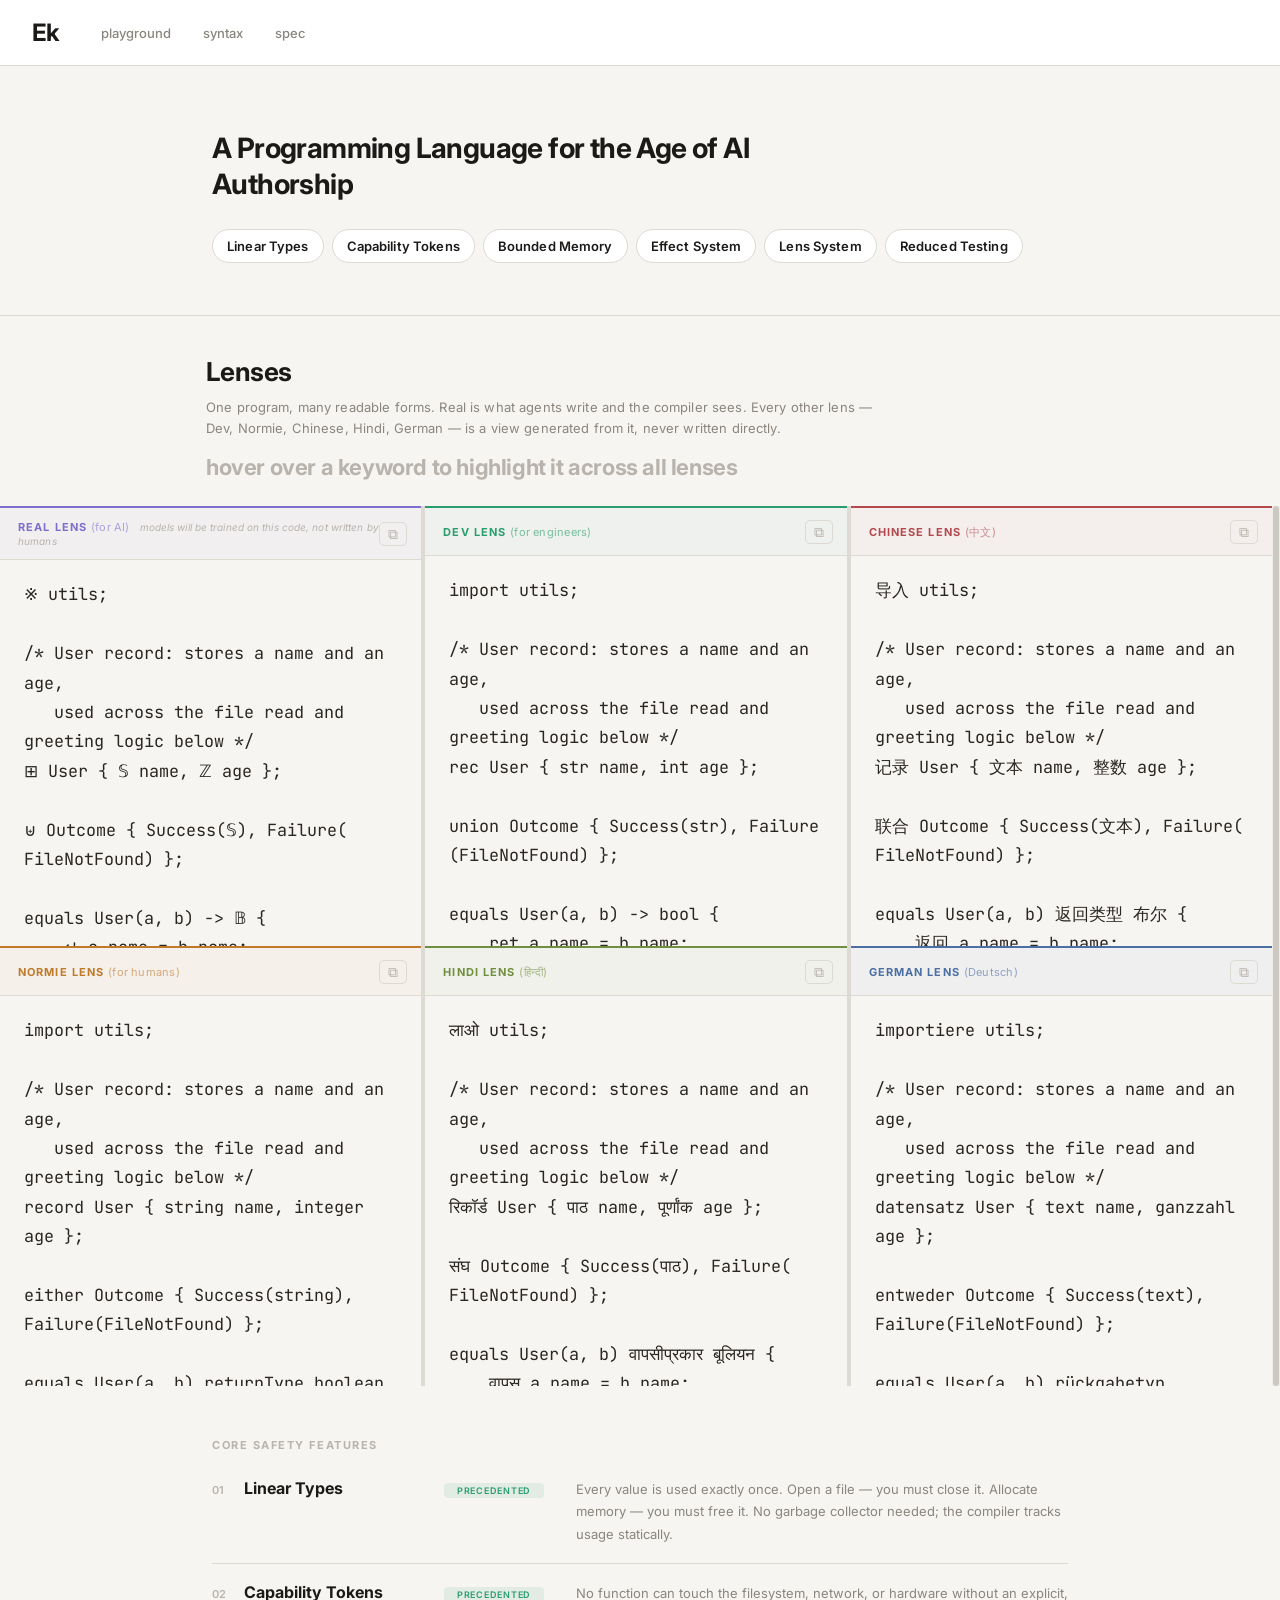
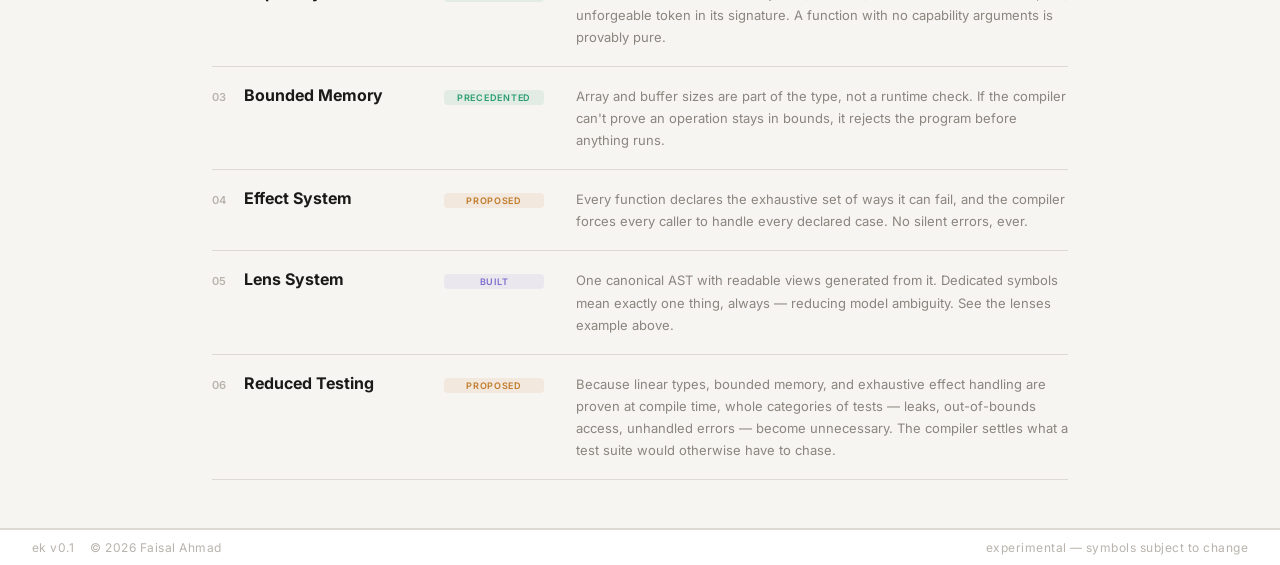
==== index.html @ 57641d23 "Update page title in index.html for clarity on project focus" ====
<!DOCTYPE html>
<html lang="en">
<head>
  <meta charset="UTF-8" />
  <meta name="viewport" content="width=device-width, initial-scale=1.0" />
  <title>Ek - language for AI programming</title>
  <link rel="preconnect" href="https://fonts.googleapis.com" />
  <link rel="preconnect" href="https://fonts.gstatic.com" crossorigin />
  <link href="https://fonts.googleapis.com/css2?family=Inter:wght@400;500;600;700&family=JetBrains+Mono:wght@400;500;700&display=swap" rel="stylesheet" />
  <style>
    *, *::before, *::after { box-sizing: border-box; margin: 0; padding: 0; }

    :root {
      --bg:       #f7f5f2;
      --bg2:      #f0ede8;
      --border:   #ddd9d3;
      --border2:  #ccc8c2;
      --text:     #1c1a18;
      --muted:    #8a857e;
      --muted2:   #b8b3ac;
      --real:     #7c6fcd;
      --dev:      #2a9d6f;
      --normie:   #c07a2a;
      --chinese:  #b5484d;
      --hindi:    #6f8f3f;
      --german:   #4a6fa5;
      --accent:   #e8632a;
      --c-color:  #c0404a;
      --ek-color: #7c6fcd;
    }

    body {
      font-family: 'Inter', -apple-system, BlinkMacSystemFont, 'Segoe UI', sans-serif;
      font-variant-ligatures: none; font-feature-settings: "liga" 0, "calt" 0;
      background: var(--bg); color: var(--text);
      min-height: 100vh; display: flex; flex-direction: column;
    }

    /* ── Header ── */
    header {
      display: flex; align-items: center; gap: 28px;
      padding: 18px 32px; border-bottom: 1px solid var(--border);
      background: #fff; flex-shrink: 0; position: sticky; top: 0; z-index: 100;
    }
    .brand {
      font-size: 24px; font-weight: 700; color: var(--text); letter-spacing: -1px;
      text-decoration: none;
    }
    .brand:hover { color: var(--accent); }
    nav { display: flex; gap: 4px; flex: 1; }
    nav a {
      font-family: 'Inter', sans-serif; font-size: 13px; font-weight: 500;
      color: var(--muted); text-decoration: none; padding: 6px 14px; border-radius: 6px;
      transition: color 0.15s, background 0.15s;
    }
    nav a:hover { color: var(--text); background: var(--bg2); }
    nav a.active { color: var(--text); background: var(--bg2); }

    .view-toggle {
      font-family: 'Inter', sans-serif; font-size: 13px; font-weight: 500;
      color: var(--muted); background: none; border: 1px solid var(--border2); border-radius: 6px;
      padding: 6px 14px; cursor: pointer; transition: color 0.15s, border-color 0.15s, background 0.15s;
      letter-spacing: 0.03em;
    }
    .view-toggle:hover { color: var(--text); border-color: var(--muted); background: var(--bg2); }

    /* ── Hero ── */
    #hero {
      display: flex; justify-content: center;
      border-bottom: 1px solid var(--border);
    }
    .hero-inner {
      padding: 64px 32px 52px; max-width: 920px; width: 100%;
    }
    .hero-tagline {
      font-size: 28px; font-weight: 700; color: var(--text);
      letter-spacing: -0.6px; line-height: 1.3; max-width: 600px;
    }
    .hero-features { display: flex; flex-wrap: nowrap; gap: 8px; margin-top: 26px; }
    .hero-feature {
      font-family: 'Inter', sans-serif; font-size: 13px; font-weight: 600; white-space: nowrap;
      color: var(--text); background: #fff; border: 1px solid var(--border);
      padding: 8px 14px; border-radius: 20px; letter-spacing: 0.01em;
    }

    /* ── Features section ── */
    #features {
      border-bottom: 1px solid var(--border);
      display: flex; justify-content: center;
    }
    .features-inner {
      padding: 52px 32px 48px; max-width: 920px; width: 100%;
    }
    .features-title {
      font-size: 11px; font-weight: 700; letter-spacing: 0.14em; text-transform: uppercase;
      color: var(--muted2); margin-bottom: 8px;
    }
    .feature-row {
      display: flex; align-items: baseline; gap: 0;
      padding: 18px 0; border-bottom: 1px solid var(--border);
    }
    .feature-row:first-of-type { border-top: 1px solid var(--border); }
    .feature-num {
      font-size: 11px; font-weight: 600; color: var(--muted2); letter-spacing: 0.04em;
      width: 32px; flex-shrink: 0;
    }
    .feature-name {
      font-size: 16px; font-weight: 700; color: var(--text); width: 200px; flex-shrink: 0;
    }
    .feature-tag {
      font-size: 9px; font-weight: 600; letter-spacing: 0.08em; text-transform: uppercase;
      padding: 2px 7px; border-radius: 4px; width: 100px; flex-shrink: 0; text-align: center;
    }
    .feature-tag.precedented { background: rgba(42,157,111,0.1); color: var(--dev); }
    .feature-tag.proposed    { background: rgba(192,122,42,0.1); color: var(--normie); }
    .feature-tag.built       { background: rgba(124,111,205,0.1); color: var(--real); }
    .feature-desc {
      font-size: 13px; color: var(--muted); line-height: 1.7; flex: 1; padding-left: 32px;
    }

    /* ── Split view section ── */
    #splitview {
      flex: 1; display: flex; flex-direction: column; overflow: hidden; min-height: 700px;
    }

    .lenses-header {
      padding: 40px 26px 26px; flex-shrink: 0; display: flex; flex-direction: column; gap: 10px;
      max-width: 920px; width: 100%; margin: 0 auto;
    }
    .lenses-title { font-size: 26px; font-weight: 700; color: var(--text); letter-spacing: -0.6px; }
    .lenses-sub { font-size: 13px; color: var(--muted); letter-spacing: 0.01em; line-height: 1.6; max-width: 680px; }
    .lenses-hint {
      font-size: 22px; font-weight: 700; color: var(--muted2);
      letter-spacing: -0.4px; margin-top: 6px;
    }
    .real-lens-note {
      font-size: 10px; font-weight: 400; color: var(--muted2);
      letter-spacing: 0.01em; margin-left: 10px; font-style: italic;
    }

    .panel-wrap { flex: 1; display: flex; flex-direction: row; overflow: hidden; min-height: 880px; }

    .panel-rows { flex: 1; display: flex; flex-direction: column; min-width: 0; overflow: hidden; }
    .panel-row { flex: 1; display: flex; flex-direction: row; overflow: hidden; min-height: 0; }

    .panel { display: flex; flex: 1; flex-direction: column; min-width: 0; overflow: hidden; }
    .panel[data-lens="real"]    { border-top: 2px solid var(--real); }
    .panel[data-lens="dev"]     { border-top: 2px solid var(--dev); }
    .panel[data-lens="normie"]  { border-top: 2px solid var(--normie); }
    .panel[data-lens="chinese"] { border-top: 2px solid var(--chinese); }
    .panel[data-lens="hindi"]   { border-top: 2px solid var(--hindi); }
    .panel[data-lens="german"]  { border-top: 2px solid var(--german); }

    .resize-handle {
      flex-shrink: 0; width: 4px; cursor: col-resize;
      background: var(--border); position: relative; transition: background 0.15s;
    }
    .resize-handle::after { content: ''; position: absolute; inset: 0 -4px; }
    .resize-handle:hover, .resize-handle.dragging { background: var(--border2); }

    .panel-label {
      display: flex; align-items: center; justify-content: space-between;
      font-size: 11px; font-weight: 700; letter-spacing: 0.1em;
      padding: 12px 14px 11px 18px; border-bottom: 1px solid var(--border); flex-shrink: 0;
    }
    .panel-label .label-name { text-transform: uppercase; }
    .panel-label .label-sub {
      font-weight: 400; letter-spacing: 0.02em; opacity: 0.6; text-transform: none; margin-left: 4px;
    }
    .panel[data-lens="real"]    .panel-label { color: var(--real);    background: rgba(124,111,205,0.04); }
    .panel[data-lens="dev"]     .panel-label { color: var(--dev);     background: rgba(42,157,111,0.04); }
    .panel[data-lens="normie"]  .panel-label { color: var(--normie);  background: rgba(192,122,42,0.04); }
    .panel[data-lens="chinese"] .panel-label { color: var(--chinese); background: rgba(181,72,77,0.04); }
    .panel[data-lens="hindi"]   .panel-label { color: var(--hindi);   background: rgba(111,143,63,0.04); }
    .panel[data-lens="german"]  .panel-label { color: var(--german);  background: rgba(74,111,165,0.04); }

    .panel-toolbar { display: none; }

    .copy-btn {
      font-size: 14px; line-height: 1;
      color: var(--muted2); background: none; border: 1px solid var(--border); border-radius: 5px;
      padding: 4px 8px; cursor: pointer;
      transition: color 0.15s, border-color 0.15s, background 0.15s; flex-shrink: 0;
    }
    .panel[data-lens="real"]    .copy-btn:hover { color: var(--real);    border-color: var(--real);    background: rgba(124,111,205,0.06); }
    .panel[data-lens="dev"]     .copy-btn:hover { color: var(--dev);     border-color: var(--dev);     background: rgba(42,157,111,0.06); }
    .panel[data-lens="normie"]  .copy-btn:hover { color: var(--normie);  border-color: var(--normie);  background: rgba(192,122,42,0.06); }
    .panel[data-lens="chinese"] .copy-btn:hover { color: var(--chinese); border-color: var(--chinese); background: rgba(181,72,77,0.06); }
    .panel[data-lens="hindi"]   .copy-btn:hover { color: var(--hindi);   border-color: var(--hindi);   background: rgba(111,143,63,0.06); }
    .panel[data-lens="german"]  .copy-btn:hover { color: var(--german);  border-color: var(--german);  background: rgba(74,111,165,0.06); }
    .copy-btn.copied { color: var(--dev); border-color: var(--dev); }

    .panel-editor { position: relative; flex: 1; overflow: hidden; background: var(--bg); }

    .hl-layer {
      position: absolute; top: 0; left: 0; right: 0;
      z-index: 2; pointer-events: none;
      font-family: 'JetBrains Mono', monospace; font-size: 16.8px; line-height: 1.75;
      color: #2a2622; padding: 20px 24px;
      white-space: pre-wrap; overflow-wrap: break-word; overflow: hidden;
    }

    .tok { pointer-events: auto; border-radius: 2px; cursor: text; display: inline-block; transition: transform 0.1s, background 0.1s; }
    .tok:hover, .tok.lit { background: rgba(232,99,42,0.15); transform: scale(1.2); backdrop-filter: blur(4px); }

    textarea {
      position: absolute; inset: 0; z-index: 1;
      background: transparent; border: none; resize: none;
      font-family: 'JetBrains Mono', monospace; font-size: 16.8px; line-height: 1.75;
      color: transparent; caret-color: var(--muted);
      padding: 20px 24px; outline: none; tab-size: 2; overflow-y: scroll;
      scrollbar-width: none;
    }
    textarea[readonly] { caret-color: transparent; }
    textarea::-webkit-scrollbar { display: none; }

    .shared-scrollbar {
      flex-shrink: 0; width: 8px; background: var(--bg2); position: relative; cursor: pointer;
    }
    .shared-scroll-thumb {
      position: absolute; left: 1px; right: 1px;
      background: var(--border2); border-radius: 4px;
      min-height: 20px; cursor: grab; transition: background 0.15s;
    }
    .shared-scroll-thumb:hover, .shared-scroll-thumb.dragging { background: var(--muted); }

    /* ── Footer ── */
    footer {
      padding: 10px 32px; border-top: 1px solid var(--border); background: #fff;
      display: flex; justify-content: space-between; align-items: center;
      font-size: 12px; color: var(--muted2); flex-shrink: 0; letter-spacing: 0.04em;
    }
  </style>
</head>
<body>

  <header>
    <a href="#" class="brand">Ek</a>
    <nav>
      <a href="playground.html">playground</a>
      <!-- <a href="comparison.html">comparison</a> -->
      <a href="syntax.html">syntax</a>
      <a href="spec.html">spec</a>
    </nav>
  </header>

  <!-- ── Hero ── -->
  <section id="hero">
  <div class="hero-inner">
    <div class="hero-tagline">A Programming Language for the Age of AI Authorship</div>
    <div class="hero-features">
      <span class="hero-feature">Linear Types</span>
      <span class="hero-feature">Capability Tokens</span>
      <span class="hero-feature">Bounded Memory</span>
      <span class="hero-feature">Effect System</span>
      <span class="hero-feature">Lens System</span>
      <span class="hero-feature">Reduced Testing</span>
    </div>
  </div>
  </section>

  <!-- ── Split view ── -->
  <section id="splitview">
    <div class="lenses-header">
      <span class="lenses-title">Lenses</span>
      <span class="lenses-sub">One program, many readable forms. Real is what agents write and the compiler sees. Every other lens — Dev, Normie, Chinese, Hindi, German — is a view generated from it, never written directly.</span>
      <span class="lenses-hint">hover over a keyword to highlight it across all lenses</span>
    </div>
    <div class="panel-wrap">
      <div class="panel-rows">
        <div class="panel-row">
          <div class="panel active" data-lens="real">
            <div class="panel-label"><span><span class="label-name">Real Lens</span><span class="label-sub">(for AI)</span><span class="real-lens-note">models will be trained on this code, not written by humans</span></span><button class="copy-btn" data-lens="real">⧉</button></div>
            <div class="panel-toolbar"></div>
            <div class="panel-editor">
              <div class="hl-layer" data-lens="real"></div>
              <textarea data-lens="real" placeholder="add hint code" spellcheck="false" readonly></textarea>
            </div>
          </div>
          <div class="resize-handle" data-between="real-dev"></div>
          <div class="panel" data-lens="dev">
            <div class="panel-label"><span><span class="label-name">Dev Lens</span><span class="label-sub">(for engineers)</span></span><button class="copy-btn" data-lens="dev">⧉</button></div>
            <div class="panel-toolbar"></div>
            <div class="panel-editor">
              <div class="hl-layer" data-lens="dev"></div>
              <textarea data-lens="dev" placeholder="add hint code" spellcheck="false"></textarea>
            </div>
          </div>
          <div class="resize-handle" data-between="dev-chinese"></div>
          <div class="panel" data-lens="chinese">
            <div class="panel-label"><span><span class="label-name">Chinese Lens</span><span class="label-sub">(中文)</span></span><button class="copy-btn" data-lens="chinese">⧉</button></div>
            <div class="panel-toolbar"></div>
            <div class="panel-editor">
              <div class="hl-layer" data-lens="chinese"></div>
              <textarea data-lens="chinese" placeholder="add hint code" spellcheck="false"></textarea>
            </div>
          </div>
        </div>
        <div class="panel-row">
          <div class="panel" data-lens="normie">
            <div class="panel-label"><span><span class="label-name">Normie Lens</span><span class="label-sub">(for humans)</span></span><button class="copy-btn" data-lens="normie">⧉</button></div>
            <div class="panel-toolbar"></div>
            <div class="panel-editor">
              <div class="hl-layer" data-lens="normie"></div>
              <textarea data-lens="normie" placeholder="add hint code" spellcheck="false"></textarea>
            </div>
          </div>
          <div class="resize-handle" data-between="normie-hindi"></div>
          <div class="panel" data-lens="hindi">
            <div class="panel-label"><span><span class="label-name">Hindi Lens</span><span class="label-sub">(हिन्दी)</span></span><button class="copy-btn" data-lens="hindi">⧉</button></div>
            <div class="panel-toolbar"></div>
            <div class="panel-editor">
              <div class="hl-layer" data-lens="hindi"></div>
              <textarea data-lens="hindi" placeholder="add hint code" spellcheck="false"></textarea>
            </div>
          </div>
          <div class="resize-handle" data-between="hindi-german"></div>
          <div class="panel" data-lens="german">
            <div class="panel-label"><span><span class="label-name">German Lens</span><span class="label-sub">(Deutsch)</span></span><button class="copy-btn" data-lens="german">⧉</button></div>
            <div class="panel-toolbar"></div>
            <div class="panel-editor">
              <div class="hl-layer" data-lens="german"></div>
              <textarea data-lens="german" placeholder="add hint code" spellcheck="false"></textarea>
            </div>
          </div>
        </div>
      </div>
      <div class="shared-scrollbar" id="sharedScrollbar">
        <div class="shared-scroll-thumb" id="sharedThumb"></div>
      </div>
    </div>
  </section>

  <!-- ── Features ── -->
  <section id="features">
  <div class="features-inner">
    <div class="features-title">Core Safety Features</div>
    <div class="feature-row">
      <span class="feature-num">01</span>
      <span class="feature-name">Linear Types</span>
      <span class="feature-tag precedented">precedented</span>
      <p class="feature-desc">Every value is used exactly once. Open a file — you must close it. Allocate memory — you must free it. No garbage collector needed; the compiler tracks usage statically.</p>
    </div>

    <div class="feature-row">
      <span class="feature-num">02</span>
      <span class="feature-name">Capability Tokens</span>
      <span class="feature-tag precedented">precedented</span>
      <p class="feature-desc">No function can touch the filesystem, network, or hardware without an explicit, unforgeable token in its signature. A function with no capability arguments is provably pure.</p>
    </div>

    <div class="feature-row">
      <span class="feature-num">03</span>
      <span class="feature-name">Bounded Memory</span>
      <span class="feature-tag precedented">precedented</span>
      <p class="feature-desc">Array and buffer sizes are part of the type, not a runtime check. If the compiler can't prove an operation stays in bounds, it rejects the program before anything runs.</p>
    </div>

    <div class="feature-row">
      <span class="feature-num">04</span>
      <span class="feature-name">Effect System</span>
      <span class="feature-tag proposed">proposed</span>
      <p class="feature-desc">Every function declares the exhaustive set of ways it can fail, and the compiler forces every caller to handle every declared case. No silent errors, ever.</p>
    </div>

    <div class="feature-row">
      <span class="feature-num">05</span>
      <span class="feature-name">Lens System</span>
      <span class="feature-tag built">built</span>
      <p class="feature-desc">One canonical AST with readable views generated from it. Dedicated symbols mean exactly one thing, always — reducing model ambiguity. See the lenses example above.</p>
    </div>

    <div class="feature-row">
      <span class="feature-num">06</span>
      <span class="feature-name">Reduced Testing</span>
      <span class="feature-tag proposed">proposed</span>
      <p class="feature-desc">Because linear types, bounded memory, and exhaustive effect handling are proven at compile time, whole categories of tests — leaks, out-of-bounds access, unhandled errors — become unnecessary. The compiler settles what a test suite would otherwise have to chase.</p>
    </div>
  </div>
  </section>

  <footer>
    <div style="display:flex; gap:16px; align-items:center;">
      <span>ek v0.1</span>
      <span>© 2026 Faisal Ahmad</span>
    </div>
    <span>experimental — symbols subject to change</span>
  </footer>

  <script src="translator.js"></script>
  <script>
    // ── Split view ───────────────────────────────────────────────────────────
    const textareas = document.querySelectorAll('textarea[data-lens]')

    const SAMPLE = {
      real: `※ utils;

/* User record: stores a name and an age,
   used across the file read and greeting logic below */
⊞ User { 𝕊 name, ℤ age };

⊎ Outcome { Success(𝕊), Failure(FileNotFound) };

equals User(a, b) -> 𝔹 {
    ↵ a.name = b.name;
}

:: greet(§ User u) -> 𝕊 {
    § 𝕊 greeting <- ↯ join("Hello, ", u.name);
    ↵ greeting;
}

:: readUserFile(§ User u, ⊙ FileReadCapability cap) -> 𝕊 {
    ⚑ ↯ readFile(u.name, cap) {
        success(contents) → ↵ contents;
        failure(err) → ↵ "could not read file";
    }
}

:: isAdult(§ User u) -> 𝔹 {
    ? (u.age >= 18) : {
        ↵ ⊤;
    } ⋮ {
        ↵ ⊥;
    }
}

:: printVoid() -> ▢ {
    ↯ logMessage("done");
}

:: firstAdultName(§ ⟦τ User, σ 5⟧ users) -> 𝕊 {
    § ℤ i <- 0;

    ⥁ (i < 5) {
        ? (↯ isAdult(users @ i)) : {
            ↵ (users @ i).name;
        } ⋮ {
            i <- i + 1;
        }
    }

    ↵ "no adult found";
}

:: countVowels(§ 𝕊 word) -> ℤ {
    § ℤ count <- 0;
    § ℤ i <- 0;

    ↻ i 0..10 {
        ? ((word @ i) = 'a') : {
            count <- count + 1;
        } ⋮ {
            count <- count;
        }

        ? (i = 9) : {
            ⏹;
        } ⋮ {
            ▶;
        }
    }

    ↵ count;
}

:: oldestUser(§ ⟦τ User, σ 3⟧ users) -> User {
    § ℤ oldestIndex <- 0;
    § ℤ i <- 0;

    ↻ i 0..3 {
        ? ((users @ i).age > (users @ oldestIndex).age) : {
            oldestIndex <- i;
        } ⋮ {
            oldestIndex <- oldestIndex;
        }
    }

    ↵ users @ oldestIndex;
}

:: main(⊙ FileReadCapability cap) -> ℤ {
    § User sam <- ↳ User { name: "Sam", age: 25 };
    § User alex <- ↳ User { name: "Alex", age: 31 };
    § User priya <- ↳ User { name: "Priya", age: 42 };

    § ⟦τ User, σ 3⟧ users <- [sam, alex, priya];
    § ⟦τ ⟦τ ℤ, σ 3⟧, σ 3⟧ grid <- [[1, 2, 3], [4, 5, 6], [7, 8, 9]];

    § ℂ initial <- 'S';
    § ℤ hexValue <- 0x1F;
    § ℝ bigNumber <- 1e10;

    § 𝕊 greeting <- ↯ greet(sam);
    § 𝔹 samIsAdult <- ↯ isAdult(sam);
    § User oldest <- ↯ oldestUser(users);
    § ℤ max <- ? (sam.age > alex.age) : { ↵ sam.age; } ⋮ { ↵ alex.age; };

    ⋈ oldest.name {
        "Priya" → ↵ 1;
        _ → ↵ 0;
    }
}`,
      dev: `import utils;

/* User record: stores a name and an age,
   used across the file read and greeting logic below */
rec User { str name, int age };

union Outcome { Success(str), Failure(FileNotFound) };

equals User(a, b) -> bool {
    ret a.name = b.name;
}

fn greet(var: User u) -> str {
    var: str greeting <- call join("Hello, ", u.name);
    ret greeting;
}

fn readUserFile(var: User u, cap: FileReadCapability cap) -> str {
    verify call readFile(u.name, cap) {
        success(contents) -> ret contents;
        failure(err) -> ret "could not read file";
    }
}

fn isAdult(var: User u) -> bool {
    if (u.age >= 18) then {
        ret true;
    } else {
        ret false;
    }
}

fn printVoid() -> void {
    call logMessage("done");
}

fn firstAdultName(var: arr[type: User, size: 5] users) -> str {
    var: int i <- 0;

    while (i < 5) {
        if (call isAdult(users at i)) then {
            ret (users at i).name;
        } else {
            i <- i + 1;
        }
    }

    ret "no adult found";
}

fn countVowels(var: str word) -> int {
    var: int count <- 0;
    var: int i <- 0;

    for i 0..10 {
        if ((word at i) = 'a') then {
            count <- count + 1;
        } else {
            count <- count;
        }

        if (i = 9) then {
            break;
        } else {
            continue;
        }
    }

    ret count;
}

fn oldestUser(var: arr[type: User, size: 3] users) -> User {
    var: int oldestIndex <- 0;
    var: int i <- 0;

    for i 0..3 {
        if ((users at i).age > (users at oldestIndex).age) then {
            oldestIndex <- i;
        } else {
            oldestIndex <- oldestIndex;
        }
    }

    ret users at oldestIndex;
}

fn main(cap: FileReadCapability cap) -> int {
    var: User sam <- new User { name: "Sam", age: 25 };
    var: User alex <- new User { name: "Alex", age: 31 };
    var: User priya <- new User { name: "Priya", age: 42 };

    var: arr[type: User, size: 3] users <- [sam, alex, priya];
    var: arr[type: arr[type: int, size: 3], size: 3] grid <- [[1, 2, 3], [4, 5, 6], [7, 8, 9]];

    var: char initial <- 'S';
    var: int hexValue <- 0x1F;
    var: float bigNumber <- 1e10;

    var: str greeting <- call greet(sam);
    var: bool samIsAdult <- call isAdult(sam);
    var: User oldest <- call oldestUser(users);
    var: int max <- if (sam.age > alex.age) then { ret sam.age; } else { ret alex.age; };

    match oldest.name {
        "Priya" -> ret 1;
        _ -> ret 0;
    }
}`,
      normie: `import utils;

/* User record: stores a name and an age,
   used across the file read and greeting logic below */
record User { string name, integer age };

either Outcome { Success(string), Failure(FileNotFound) };

equals User(a, b) returnType boolean {
    return a.name = b.name;
}

function greet(container: User u) returnType string {
    container: string greeting <- runFunction join("Hello, ", u.name);
    return greeting;
}

function readUserFile(container: User u, capability: FileReadCapability cap) returnType string {
    verify runFunction readFile(u.name, cap) {
        success(contents) means return contents;
        failure(err) means return "could not read file";
    }
}

function isAdult(container: User u) returnType boolean {
    if (u.age >= 18) then {
        return true;
    } else {
        return false;
    }
}

function printVoid() returnType void {
    runFunction logMessage("done");
}

function firstAdultName(container: list[type: User, size: 5] users) returnType string {
    container: integer i <- 0;

    whileLoop (i < 5) {
        if (runFunction isAdult(users at i)) then {
            return (users at i).name;
        } else {
            i <- i + 1;
        }
    }

    return "no adult found";
}

function countVowels(container: string word) returnType integer {
    container: integer count <- 0;
    container: integer i <- 0;

    loop i 0..10 {
        if ((word at i) = 'a') then {
            count <- count + 1;
        } else {
            count <- count;
        }

        if (i = 9) then {
            break;
        } else {
            continue;
        }
    }

    return count;
}

function oldestUser(container: list[type: User, size: 3] users) returnType User {
    container: integer oldestIndex <- 0;
    container: integer i <- 0;

    loop i 0..3 {
        if ((users at i).age > (users at oldestIndex).age) then {
            oldestIndex <- i;
        } else {
            oldestIndex <- oldestIndex;
        }
    }

    return users at oldestIndex;
}

function main(capability: FileReadCapability cap) returnType integer {
    container: User sam <- new User { name: "Sam", age: 25 };
    container: User alex <- new User { name: "Alex", age: 31 };
    container: User priya <- new User { name: "Priya", age: 42 };

    container: list[type: User, size: 3] users <- [sam, alex, priya];
    container: list[type: list[type: integer, size: 3], size: 3] grid <- [[1, 2, 3], [4, 5, 6], [7, 8, 9]];

    container: character initial <- 'S';
    container: integer hexValue <- 0x1F;
    container: float bigNumber <- 1e10;

    container: string greeting <- runFunction greet(sam);
    container: boolean samIsAdult <- runFunction isAdult(sam);
    container: User oldest <- runFunction oldestUser(users);
    container: integer max <- if (sam.age > alex.age) then { return sam.age; } else { return alex.age; };

    check oldest.name {
        "Priya" means return 1;
        anything means return 0;
    }
}`
    }

    let scrollPct = 0

    document.querySelectorAll('.resize-handle').forEach(handle => {
      handle.addEventListener('mousedown', e => {
        e.preventDefault()
        const panelA  = handle.previousElementSibling
        const panelB  = handle.nextElementSibling
        const startX  = e.clientX
        const startAW = panelA.getBoundingClientRect().width
        const startBW = panelB.getBoundingClientRect().width
        handle.classList.add('dragging')
        document.body.style.cursor = 'col-resize'
        document.body.style.userSelect = 'none'
        function onMove(e) {
          const dx = e.clientX - startX
          panelA.style.flex = `0 0 ${Math.max(80, startAW + dx)}px`
          panelB.style.flex = `0 0 ${Math.max(80, startBW - dx)}px`
        }
        function onUp() {
          handle.classList.remove('dragging')
          document.body.style.cursor = ''
          document.body.style.userSelect = ''
          document.removeEventListener('mousemove', onMove)
          document.removeEventListener('mouseup', onUp)
        }
        document.addEventListener('mousemove', onMove)
        document.addEventListener('mouseup', onUp)
      })
    })

    const sharedBar   = document.getElementById('sharedScrollbar')
    const sharedThumb = document.getElementById('sharedThumb')

    function updateThumb() {
      const ref    = textareas[0]
      const ratio  = ref.clientHeight / (ref.scrollHeight || 1)
      const thumbH = Math.max(20, sharedBar.clientHeight * ratio)
      const maxTop = sharedBar.clientHeight - thumbH
      sharedThumb.style.height = thumbH + 'px'
      sharedThumb.style.top    = (scrollPct * maxTop) + 'px'
    }

    function applyScroll(pct) {
      scrollPct = Math.max(0, Math.min(1, pct))
      textareas.forEach(ta => {
        ta.scrollTop = scrollPct * (ta.scrollHeight - ta.clientHeight)
        ta.previousElementSibling.style.transform = `translateY(-${ta.scrollTop}px)`
      })
      updateThumb()
    }

    sharedThumb.addEventListener('mousedown', e => {
      e.preventDefault()
      sharedThumb.classList.add('dragging')
      const startY   = e.clientY
      const startPct = scrollPct
      const ref      = textareas[0]
      const ratio    = ref.clientHeight / (ref.scrollHeight || 1)
      const thumbH   = Math.max(20, sharedBar.clientHeight * ratio)
      const maxTop   = sharedBar.clientHeight - thumbH
      function onMove(e) { applyScroll(startPct + (e.clientY - startY) / maxTop) }
      function onUp() {
        sharedThumb.classList.remove('dragging')
        document.removeEventListener('mousemove', onMove)
        document.removeEventListener('mouseup', onUp)
      }
      document.addEventListener('mousemove', onMove)
      document.addEventListener('mouseup', onUp)
    })

    sharedBar.addEventListener('mousedown', e => {
      if (e.target === sharedThumb) return
      const rect   = sharedBar.getBoundingClientRect()
      const ref    = textareas[0]
      const ratio  = ref.clientHeight / (ref.scrollHeight || 1)
      const thumbH = Math.max(20, sharedBar.clientHeight * ratio)
      const maxTop = sharedBar.clientHeight - thumbH
      applyScroll((e.clientY - rect.top - thumbH / 2) / maxTop)
    })

    let scrolling = false
    textareas.forEach(ta => {
      const overlay = ta.previousElementSibling
      ta.addEventListener('scroll', () => {
        overlay.style.transform = `translateY(-${ta.scrollTop}px)`
        scrollPct = ta.scrollTop / (ta.scrollHeight - ta.clientHeight || 1)
        if (scrolling) return
        scrolling = true
        textareas.forEach(other => {
          if (other === ta) return
          other.scrollTop = scrollPct * (other.scrollHeight - other.clientHeight)
          other.previousElementSibling.style.transform = `translateY(-${other.scrollTop}px)`
        })
        updateThumb()
        requestAnimationFrame(() => { scrolling = false })
      })
    })

    new ResizeObserver(updateThumb).observe(sharedBar)

    function escHtml(s) {
      return s.replace(/&/g,'&amp;').replace(/</g,'&lt;').replace(/>/g,'&gt;')
    }

    function renderOverlay(lens) {
      const ta      = document.querySelector(`textarea[data-lens="${lens}"]`)
      const overlay = document.querySelector(`.hl-layer[data-lens="${lens}"]`)
      const tokens  = getTokens(ta.value, lens)
      overlay.innerHTML = tokens.map(tok => {
        const txt = escHtml(tok.value)
        if (tok.symbolName)
          return `<span class="tok" data-sym="${tok.symbolName}">${txt}</span>`
        if (tok.type === 'unknown' && /[A-Za-z0-9_]/.test(tok.value))
          return `<span class="tok" data-word="${escHtml(tok.value)}">${txt}</span>`
        return txt
      }).join('')
    }

    function renderAll() { ['real','dev','normie','chinese','hindi','german'].forEach(renderOverlay) }

    document.addEventListener('mouseover', e => {
      const tok = e.target.closest('.tok')
      document.querySelectorAll('.tok.lit').forEach(el => el.classList.remove('lit'))
      if (!tok) return
      if (tok.dataset.sym)
        document.querySelectorAll(`.tok[data-sym="${tok.dataset.sym}"]`).forEach(el => el.classList.add('lit'))
      else if (tok.dataset.word)
        document.querySelectorAll(`.tok[data-word="${tok.dataset.word}"]`).forEach(el => el.classList.add('lit'))
    })

    document.addEventListener('mousedown', e => {
      const tok = e.target.closest('.tok')
      if (!tok) return
      tok.closest('.panel-editor').querySelector('textarea').focus({ preventScroll: true })
    })

    fetch('symbols.json')
      .then(r => { if (!r.ok) throw new Error('symbols.json ' + r.status); return r.json() })
      .then(symbols => {
        initTranslator(symbols)
        document.querySelector('textarea[data-lens="real"]').value   = SAMPLE.real
        document.querySelector('textarea[data-lens="dev"]').value    = SAMPLE.dev
        document.querySelector('textarea[data-lens="normie"]').value = SAMPLE.normie
        document.querySelector('textarea[data-lens="chinese"]').value = translate(SAMPLE.real, 'real', 'chinese')
        document.querySelector('textarea[data-lens="hindi"]').value   = translate(SAMPLE.real, 'real', 'hindi')
        document.querySelector('textarea[data-lens="german"]').value  = translate(SAMPLE.real, 'real', 'german')
        renderAll()
        textareas.forEach(ta => {
          ta.addEventListener('input', () => {
            const from = ta.dataset.lens
            const code = ta.value
            textareas.forEach(other => {
              if (other.dataset.lens === from) return
              other.value = translate(code, from, other.dataset.lens)
            })
            renderAll()
          })
        })
        document.querySelectorAll('.copy-btn').forEach(btn => {
          btn.addEventListener('click', () => {
            const ta = document.querySelector(`textarea[data-lens="${btn.dataset.lens}"]`)
            navigator.clipboard.writeText(ta.value).then(() => {
              btn.textContent = 'Copied!'
              btn.classList.add('copied')
              setTimeout(() => { btn.textContent = '⧉'; btn.classList.remove('copied') }, 1500)
            })
          })
        })
      })
      .catch(err => console.error('symbols.json:', err.message))

  </script>
</body>
</html>
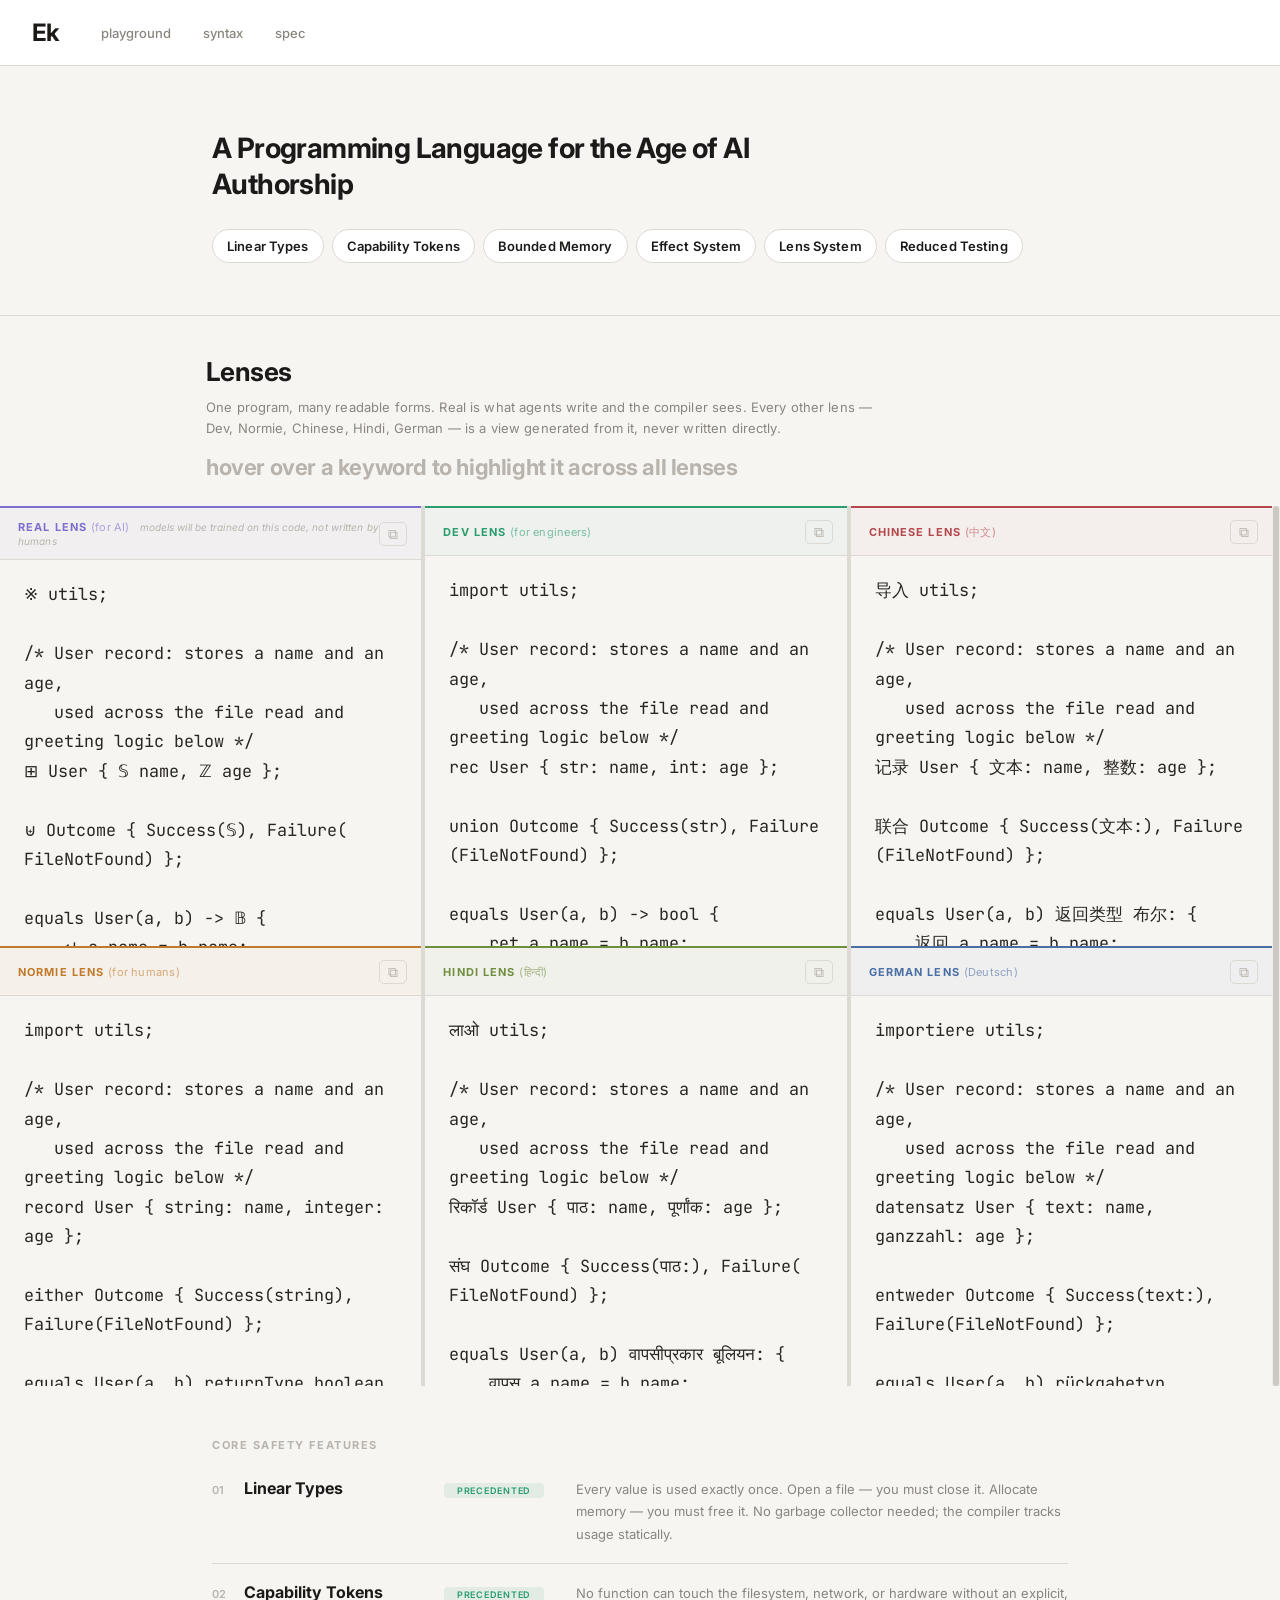
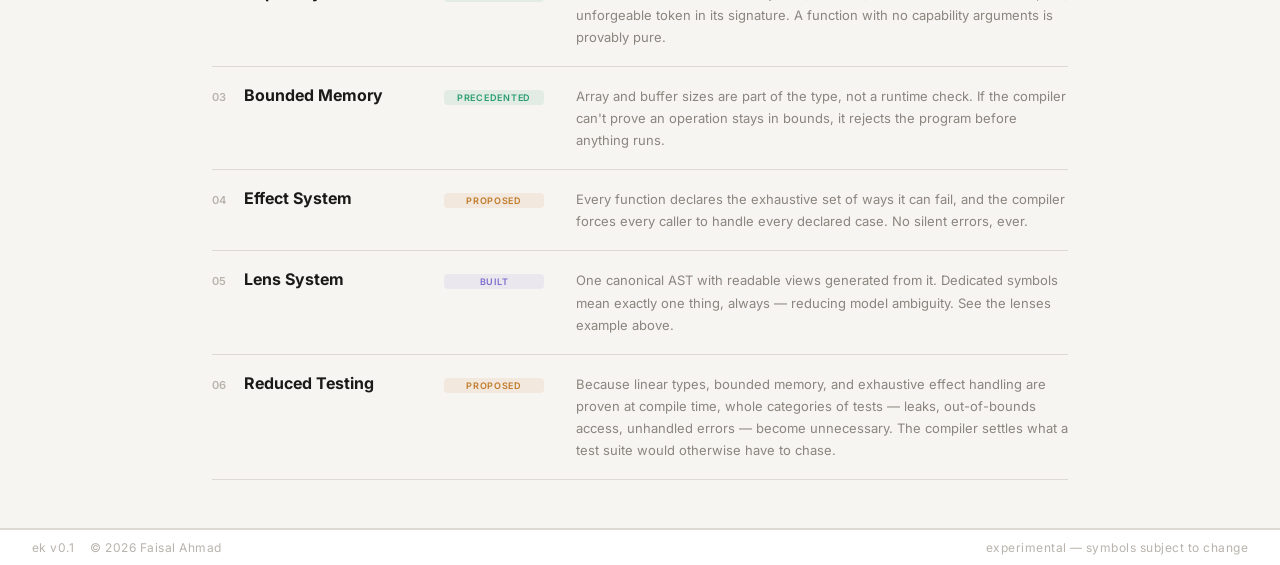
==== commit a386f38e: "Refactor type declarations to include trailing colons for primitive types in playground, spec, and s" ====
--- a/index.html
+++ b/index.html
@@ -418,7 +418,7 @@
 }
 
 :: isAdult(§ User u) -> 𝔹 {
-    ? (u.age >= 18) : {
+    ? (u.age >= 18) ∴ {
         ↵ ⊤;
     } ⋮ {
         ↵ ⊥;
@@ -433,7 +433,7 @@
     § ℤ i <- 0;
 
     ⥁ (i < 5) {
-        ? (↯ isAdult(users @ i)) : {
+        ? (↯ isAdult(users @ i)) ∴ {
             ↵ (users @ i).name;
         } ⋮ {
             i <- i + 1;
@@ -448,13 +448,13 @@
     § ℤ i <- 0;
 
     ↻ i 0..10 {
-        ? ((word @ i) = 'a') : {
+        ? ((word @ i) = 'a') ∴ {
             count <- count + 1;
         } ⋮ {
             count <- count;
         }
 
-        ? (i = 9) : {
+        ? (i = 9) ∴ {
             ⏹;
         } ⋮ {
             ▶;
@@ -469,7 +469,7 @@
     § ℤ i <- 0;
 
     ↻ i 0..3 {
-        ? ((users @ i).age > (users @ oldestIndex).age) : {
+        ? ((users @ i).age > (users @ oldestIndex).age) ∴ {
             oldestIndex <- i;
         } ⋮ {
             oldestIndex <- oldestIndex;
@@ -494,7 +494,7 @@
     § 𝕊 greeting <- ↯ greet(sam);
     § 𝔹 samIsAdult <- ↯ isAdult(sam);
     § User oldest <- ↯ oldestUser(users);
-    § ℤ max <- ? (sam.age > alex.age) : { ↵ sam.age; } ⋮ { ↵ alex.age; };
+    § ℤ max <- ? (sam.age > alex.age) ∴ { ↵ sam.age; } ⋮ { ↵ alex.age; };
 
     ⋈ oldest.name {
         "Priya" → ↵ 1;
@@ -505,7 +505,7 @@
 
 /* User record: stores a name and an age,
    used across the file read and greeting logic below */
-rec User { str name, int age };
+rec User { str: name, int: age };
 
 union Outcome { Success(str), Failure(FileNotFound) };
 
@@ -514,7 +514,7 @@
 }
 
 fn greet(var: User u) -> str {
-    var: str greeting <- call join("Hello, ", u.name);
+    var: str: greeting <- call join("Hello, ", u.name);
     ret greeting;
 }
 
@@ -538,7 +538,7 @@
 }
 
 fn firstAdultName(var: arr[type: User, size: 5] users) -> str {
-    var: int i <- 0;
+    var: int: i <- 0;
 
     while (i < 5) {
         if (call isAdult(users at i)) then {
@@ -551,9 +551,9 @@
     ret "no adult found";
 }
 
-fn countVowels(var: str word) -> int {
-    var: int count <- 0;
-    var: int i <- 0;
+fn countVowels(var: str: word) -> int {
+  var: int: count <- 0;
+  var: int: i <- 0;
 
     for i 0..10 {
         if ((word at i) = 'a') then {
@@ -573,8 +573,8 @@
 }
 
 fn oldestUser(var: arr[type: User, size: 3] users) -> User {
-    var: int oldestIndex <- 0;
-    var: int i <- 0;
+    var: int: oldestIndex <- 0;
+    var: int: i <- 0;
 
     for i 0..3 {
         if ((users at i).age > (users at oldestIndex).age) then {
@@ -595,14 +595,14 @@
     var: arr[type: User, size: 3] users <- [sam, alex, priya];
     var: arr[type: arr[type: int, size: 3], size: 3] grid <- [[1, 2, 3], [4, 5, 6], [7, 8, 9]];
 
-    var: char initial <- 'S';
-    var: int hexValue <- 0x1F;
-    var: float bigNumber <- 1e10;
-
-    var: str greeting <- call greet(sam);
-    var: bool samIsAdult <- call isAdult(sam);
+    var: char: initial <- 'S';
+    var: int: hexValue <- 0x1F;
+    var: float: bigNumber <- 1e10;
+
+    var: str: greeting <- call greet(sam);
+    var: bool: samIsAdult <- call isAdult(sam);
     var: User oldest <- call oldestUser(users);
-    var: int max <- if (sam.age > alex.age) then { ret sam.age; } else { ret alex.age; };
+    var: int: max <- if (sam.age > alex.age) then { ret sam.age; } else { ret alex.age; };
 
     match oldest.name {
         "Priya" -> ret 1;
@@ -613,7 +613,7 @@
 
 /* User record: stores a name and an age,
    used across the file read and greeting logic below */
-record User { string name, integer age };
+record User { string: name, integer: age };
 
 either Outcome { Success(string), Failure(FileNotFound) };
 
@@ -622,7 +622,7 @@
 }
 
 function greet(container: User u) returnType string {
-    container: string greeting <- runFunction join("Hello, ", u.name);
+    container: string: greeting <- runFunction join("Hello, ", u.name);
     return greeting;
 }
 
@@ -646,7 +646,7 @@
 }
 
 function firstAdultName(container: list[type: User, size: 5] users) returnType string {
-    container: integer i <- 0;
+    container: integer: i <- 0;
 
     whileLoop (i < 5) {
         if (runFunction isAdult(users at i)) then {
@@ -659,9 +659,9 @@
     return "no adult found";
 }
 
-function countVowels(container: string word) returnType integer {
-    container: integer count <- 0;
-    container: integer i <- 0;
+function countVowels(container: string: word) returnType integer {
+  container: integer: count <- 0;
+  container: integer: i <- 0;
 
     loop i 0..10 {
         if ((word at i) = 'a') then {
@@ -681,8 +681,8 @@
 }
 
 function oldestUser(container: list[type: User, size: 3] users) returnType User {
-    container: integer oldestIndex <- 0;
-    container: integer i <- 0;
+    container: integer: oldestIndex <- 0;
+    container: integer: i <- 0;
 
     loop i 0..3 {
         if ((users at i).age > (users at oldestIndex).age) then {
@@ -703,14 +703,14 @@
     container: list[type: User, size: 3] users <- [sam, alex, priya];
     container: list[type: list[type: integer, size: 3], size: 3] grid <- [[1, 2, 3], [4, 5, 6], [7, 8, 9]];
 
-    container: character initial <- 'S';
-    container: integer hexValue <- 0x1F;
-    container: float bigNumber <- 1e10;
-
-    container: string greeting <- runFunction greet(sam);
-    container: boolean samIsAdult <- runFunction isAdult(sam);
+    container: character: initial <- 'S';
+    container: integer: hexValue <- 0x1F;
+    container: float: bigNumber <- 1e10;
+
+    container: string: greeting <- runFunction greet(sam);
+    container: boolean: samIsAdult <- runFunction isAdult(sam);
     container: User oldest <- runFunction oldestUser(users);
-    container: integer max <- if (sam.age > alex.age) then { return sam.age; } else { return alex.age; };
+    container: integer: max <- if (sam.age > alex.age) then { return sam.age; } else { return alex.age; };
 
     check oldest.name {
         "Priya" means return 1;
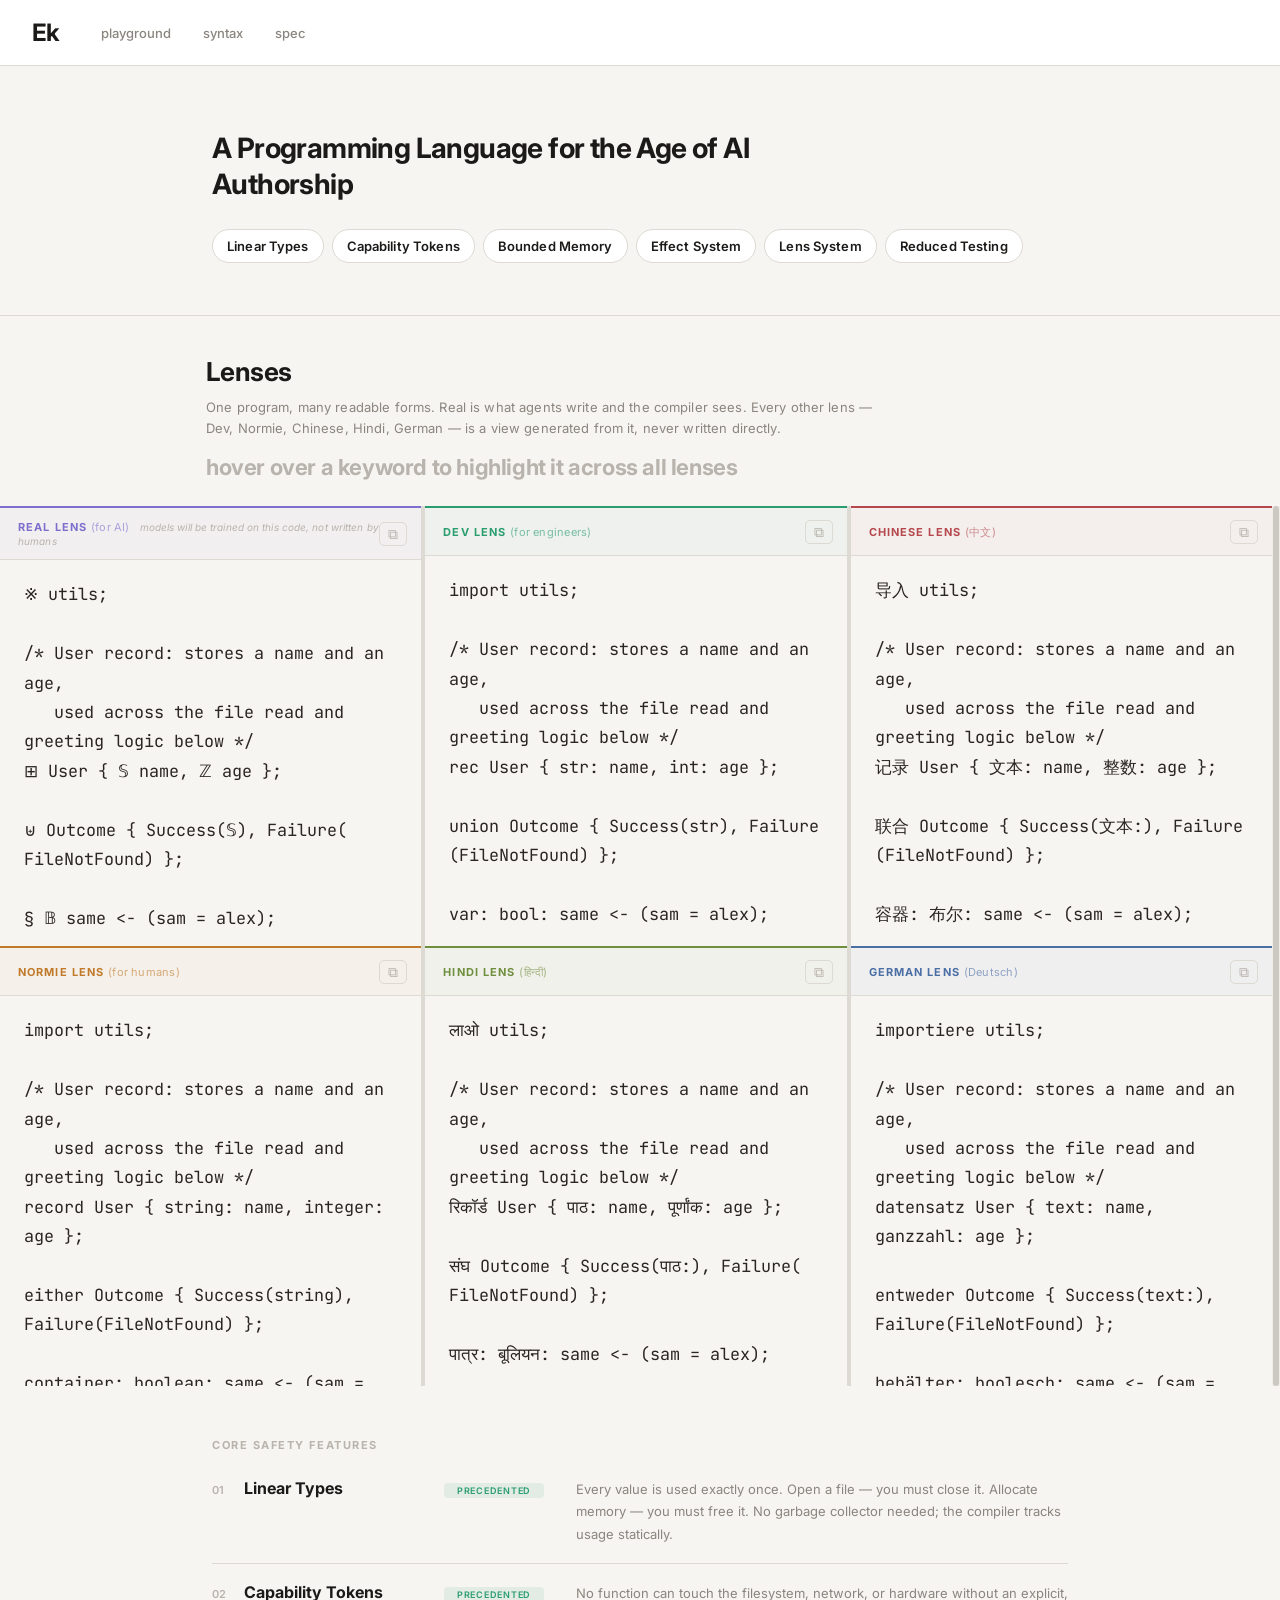
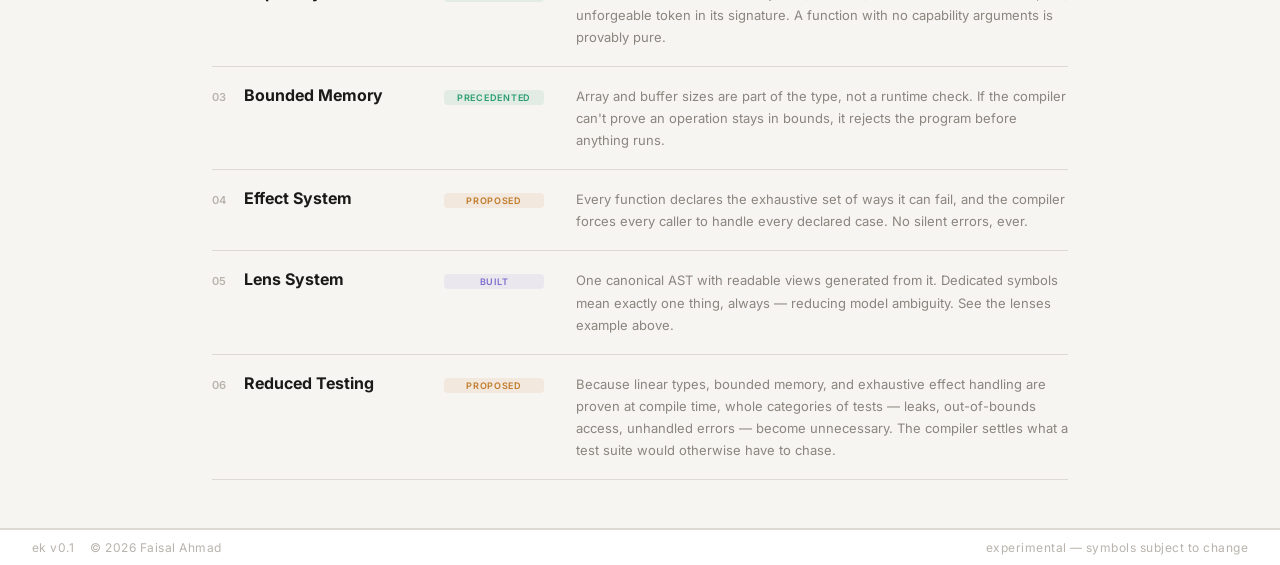
==== commit bd797302: "Refactor record equality implementation to use automatic structural equality across User records in " ====
--- a/index.html
+++ b/index.html
@@ -401,9 +401,7 @@
 
 ⊎ Outcome { Success(𝕊), Failure(FileNotFound) };
 
-equals User(a, b) -> 𝔹 {
-    ↵ a.name = b.name;
-}
+§ 𝔹 same <- (sam = alex);
 
 :: greet(§ User u) -> 𝕊 {
     § 𝕊 greeting <- ↯ join("Hello, ", u.name);
@@ -509,9 +507,7 @@
 
 union Outcome { Success(str), Failure(FileNotFound) };
 
-equals User(a, b) -> bool {
-    ret a.name = b.name;
-}
+var: bool: same <- (sam = alex);
 
 fn greet(var: User u) -> str {
     var: str: greeting <- call join("Hello, ", u.name);
@@ -617,9 +613,7 @@
 
 either Outcome { Success(string), Failure(FileNotFound) };
 
-equals User(a, b) returnType boolean {
-    return a.name = b.name;
-}
+container: boolean: same <- (sam = alex);
 
 function greet(container: User u) returnType string {
     container: string: greeting <- runFunction join("Hello, ", u.name);
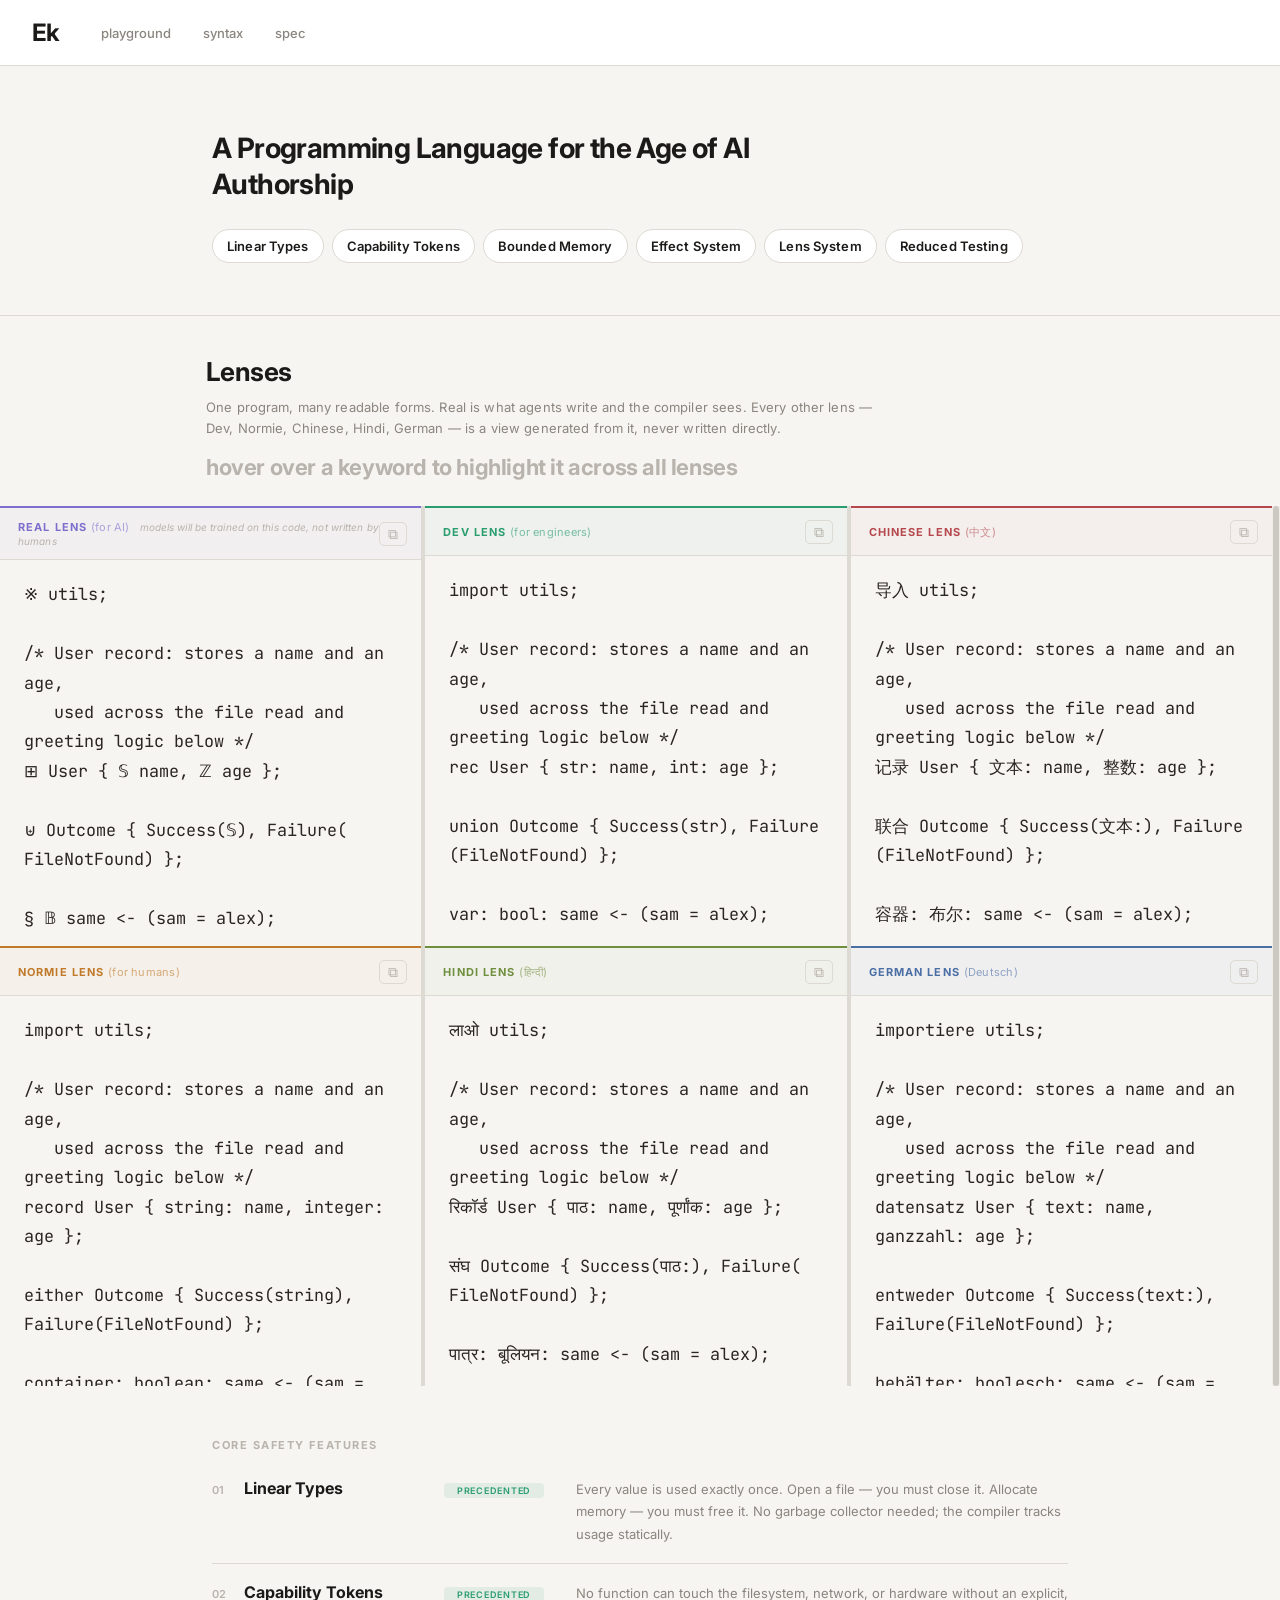
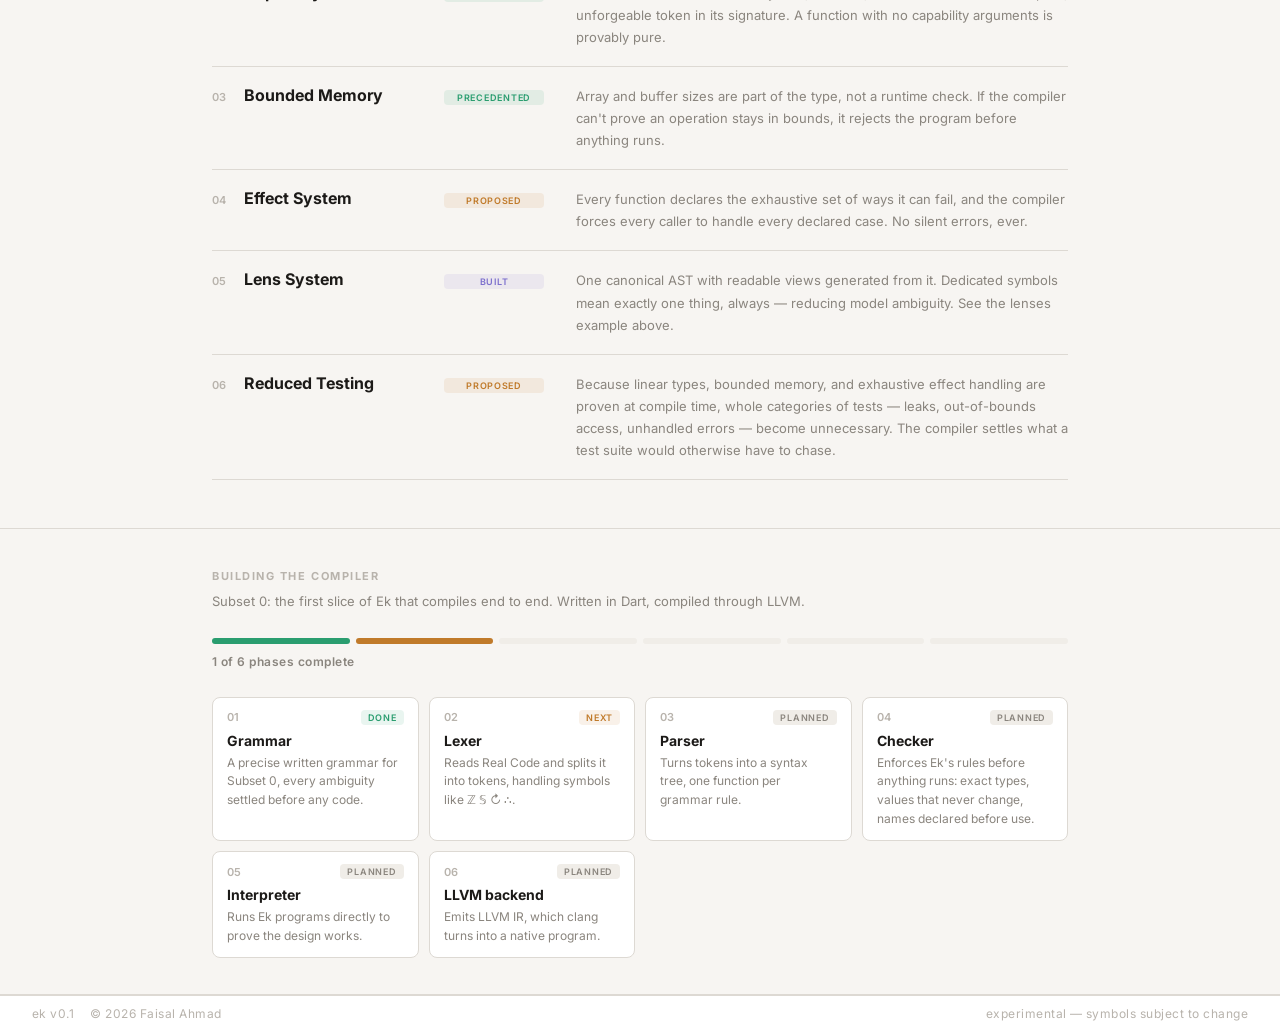
==== commit 52e42ad6: "Apply Subset 0 language decisions and add compiler-progress section Language updates across symbols." ====
--- a/index.html
+++ b/index.html
@@ -116,6 +116,57 @@
     .feature-tag.built       { background: rgba(124,111,205,0.1); color: var(--real); }
     .feature-desc {
       font-size: 13px; color: var(--muted); line-height: 1.7; flex: 1; padding-left: 32px;
+    }
+
+    /* ── Phases section ── */
+    #phases {
+      border-bottom: 1px solid var(--border);
+      display: flex; justify-content: center;
+    }
+    .phases-inner {
+      padding: 40px 32px 36px; max-width: 920px; width: 100%;
+    }
+    .phases-title {
+      font-size: 11px; font-weight: 700; letter-spacing: 0.14em; text-transform: uppercase;
+      color: var(--muted2); margin-bottom: 8px;
+    }
+    .phases-sub {
+      font-size: 13px; color: var(--muted); line-height: 1.6; max-width: 620px; margin-bottom: 26px;
+    }
+    .phase-progress { margin-bottom: 28px; }
+    .phase-progress-bar { display: flex; gap: 6px; }
+    .phase-progress-bar .seg {
+      flex: 1; height: 6px; border-radius: 3px; background: var(--bg2);
+    }
+    .phase-progress-bar .seg.done { background: var(--dev); }
+    .phase-progress-bar .seg.next { background: var(--normie); }
+    .phase-progress-text {
+      font-size: 12px; font-weight: 600; color: var(--muted); letter-spacing: 0.04em; margin-top: 10px;
+    }
+    .phase-grid {
+      display: grid; grid-template-columns: repeat(auto-fit, minmax(200px, 1fr)); gap: 10px;
+    }
+    .phase-card {
+      background: #fff; border: 1px solid var(--border); border-radius: 8px;
+      padding: 12px 14px; display: flex; flex-direction: column;
+    }
+    .phase-card-top {
+      display: flex; align-items: center; justify-content: space-between; margin-bottom: 7px;
+    }
+    .phase-card .feature-num { width: auto; }
+    .phase-card .feature-tag { width: auto; }
+    .feature-tag.done    { background: rgba(42,157,111,0.1); color: var(--dev); }
+    .feature-tag.next    { background: rgba(192,122,42,0.1); color: var(--normie); }
+    .feature-tag.planned { background: var(--bg2); color: var(--muted); }
+    .phase-name {
+      font-size: 14px; font-weight: 700; color: var(--text); margin-bottom: 5px;
+    }
+    .phase-desc {
+      font-size: 12px; color: var(--muted); line-height: 1.55; flex: 1;
+    }
+
+    @media (max-width: 520px) {
+      .phase-grid { grid-template-columns: 1fr; }
     }
 
     /* ── Split view section ── */
@@ -379,6 +430,82 @@
   </div>
   </section>
 
+  <!-- ── Building the Compiler ── -->
+  <section id="phases">
+  <div class="phases-inner">
+    <div class="phases-title">Building the Compiler</div>
+    <div class="phases-sub">Subset 0: the first slice of Ek that compiles end to end. Written in Dart, compiled through LLVM.</div>
+
+    <div class="phase-progress">
+      <div class="phase-progress-bar">
+        <span class="seg done"></span>
+        <span class="seg next"></span>
+        <span class="seg"></span>
+        <span class="seg"></span>
+        <span class="seg"></span>
+        <span class="seg"></span>
+      </div>
+      <div class="phase-progress-text">1 of 6 phases complete</div>
+    </div>
+
+    <div class="phase-grid">
+      <div class="phase-card">
+        <div class="phase-card-top">
+          <span class="feature-num">01</span>
+          <span class="feature-tag done">done</span>
+        </div>
+        <div class="phase-name">Grammar</div>
+        <p class="phase-desc">A precise written grammar for Subset 0, every ambiguity settled before any code.</p>
+      </div>
+
+      <div class="phase-card">
+        <div class="phase-card-top">
+          <span class="feature-num">02</span>
+          <span class="feature-tag next">next</span>
+        </div>
+        <div class="phase-name">Lexer</div>
+        <p class="phase-desc">Reads Real Code and splits it into tokens, handling symbols like ℤ 𝕊 ↻ ∴.</p>
+      </div>
+
+      <div class="phase-card">
+        <div class="phase-card-top">
+          <span class="feature-num">03</span>
+          <span class="feature-tag planned">planned</span>
+        </div>
+        <div class="phase-name">Parser</div>
+        <p class="phase-desc">Turns tokens into a syntax tree, one function per grammar rule.</p>
+      </div>
+
+      <div class="phase-card">
+        <div class="phase-card-top">
+          <span class="feature-num">04</span>
+          <span class="feature-tag planned">planned</span>
+        </div>
+        <div class="phase-name">Checker</div>
+        <p class="phase-desc">Enforces Ek's rules before anything runs: exact types, values that never change, names declared before use.</p>
+      </div>
+
+      <div class="phase-card">
+        <div class="phase-card-top">
+          <span class="feature-num">05</span>
+          <span class="feature-tag planned">planned</span>
+        </div>
+        <div class="phase-name">Interpreter</div>
+        <p class="phase-desc">Runs Ek programs directly to prove the design works.</p>
+      </div>
+
+      <div class="phase-card">
+        <div class="phase-card-top">
+          <span class="feature-num">06</span>
+          <span class="feature-tag planned">planned</span>
+        </div>
+        <div class="phase-name">LLVM backend</div>
+        <p class="phase-desc">Emits LLVM IR, which clang turns into a native program.</p>
+      </div>
+    </div>
+  </div>
+  </section>
+
   <footer>
     <div style="display:flex; gap:16px; align-items:center;">
       <span>ek v0.1</span>
@@ -430,7 +557,7 @@
 :: firstAdultName(§ ⟦τ User, σ 5⟧ users) -> 𝕊 {
     § ℤ i <- 0;
 
-    ⥁ (i < 5) {
+    ↻ (i < 5) {
         ? (↯ isAdult(users @ i)) ∴ {
             ↵ (users @ i).name;
         } ⋮ {
@@ -445,12 +572,12 @@
     § ℤ count <- 0;
     § ℤ i <- 0;
 
-    ↻ i 0..10 {
+    ↻ (i < 10) {
         ? ((word @ i) = 'a') ∴ {
             count <- count + 1;
-        } ⋮ {
-            count <- count;
-        }
+        } ⋮ { }
+
+        i <- i + 1;
 
         ? (i = 9) ∴ {
             ⏹;
@@ -466,12 +593,12 @@
     § ℤ oldestIndex <- 0;
     § ℤ i <- 0;
 
-    ↻ i 0..3 {
+    ↻ (i < 3) {
         ? ((users @ i).age > (users @ oldestIndex).age) ∴ {
             oldestIndex <- i;
-        } ⋮ {
-            oldestIndex <- oldestIndex;
-        }
+        } ⋮ { }
+
+        i <- i + 1;
     }
 
     ↵ users @ oldestIndex;
@@ -492,7 +619,6 @@
     § 𝕊 greeting <- ↯ greet(sam);
     § 𝔹 samIsAdult <- ↯ isAdult(sam);
     § User oldest <- ↯ oldestUser(users);
-    § ℤ max <- ? (sam.age > alex.age) ∴ { ↵ sam.age; } ⋮ { ↵ alex.age; };
 
     ⋈ oldest.name {
         "Priya" → ↵ 1;
@@ -536,7 +662,7 @@
 fn firstAdultName(var: arr[type: User, size: 5] users) -> str {
     var: int: i <- 0;
 
-    while (i < 5) {
+    for (i < 5) {
         if (call isAdult(users at i)) then {
             ret (users at i).name;
         } else {
@@ -551,12 +677,12 @@
   var: int: count <- 0;
   var: int: i <- 0;
 
-    for i 0..10 {
+    for (i < 10) {
         if ((word at i) = 'a') then {
             count <- count + 1;
-        } else {
-            count <- count;
-        }
+        } else { }
+
+        i <- i + 1;
 
         if (i = 9) then {
             break;
@@ -572,12 +698,12 @@
     var: int: oldestIndex <- 0;
     var: int: i <- 0;
 
-    for i 0..3 {
+    for (i < 3) {
         if ((users at i).age > (users at oldestIndex).age) then {
             oldestIndex <- i;
-        } else {
-            oldestIndex <- oldestIndex;
-        }
+        } else { }
+
+        i <- i + 1;
     }
 
     ret users at oldestIndex;
@@ -598,7 +724,6 @@
     var: str: greeting <- call greet(sam);
     var: bool: samIsAdult <- call isAdult(sam);
     var: User oldest <- call oldestUser(users);
-    var: int: max <- if (sam.age > alex.age) then { ret sam.age; } else { ret alex.age; };
 
     match oldest.name {
         "Priya" -> ret 1;
@@ -642,7 +767,7 @@
 function firstAdultName(container: list[type: User, size: 5] users) returnType string {
     container: integer: i <- 0;
 
-    whileLoop (i < 5) {
+    loop (i < 5) {
         if (runFunction isAdult(users at i)) then {
             return (users at i).name;
         } else {
@@ -657,12 +782,12 @@
   container: integer: count <- 0;
   container: integer: i <- 0;
 
-    loop i 0..10 {
+    loop (i < 10) {
         if ((word at i) = 'a') then {
             count <- count + 1;
-        } else {
-            count <- count;
-        }
+        } else { }
+
+        i <- i + 1;
 
         if (i = 9) then {
             break;
@@ -678,12 +803,12 @@
     container: integer: oldestIndex <- 0;
     container: integer: i <- 0;
 
-    loop i 0..3 {
+    loop (i < 3) {
         if ((users at i).age > (users at oldestIndex).age) then {
             oldestIndex <- i;
-        } else {
-            oldestIndex <- oldestIndex;
-        }
+        } else { }
+
+        i <- i + 1;
     }
 
     return users at oldestIndex;
@@ -704,7 +829,6 @@
     container: string: greeting <- runFunction greet(sam);
     container: boolean: samIsAdult <- runFunction isAdult(sam);
     container: User oldest <- runFunction oldestUser(users);
-    container: integer: max <- if (sam.age > alex.age) then { return sam.age; } else { return alex.age; };
 
     check oldest.name {
         "Priya" means return 1;
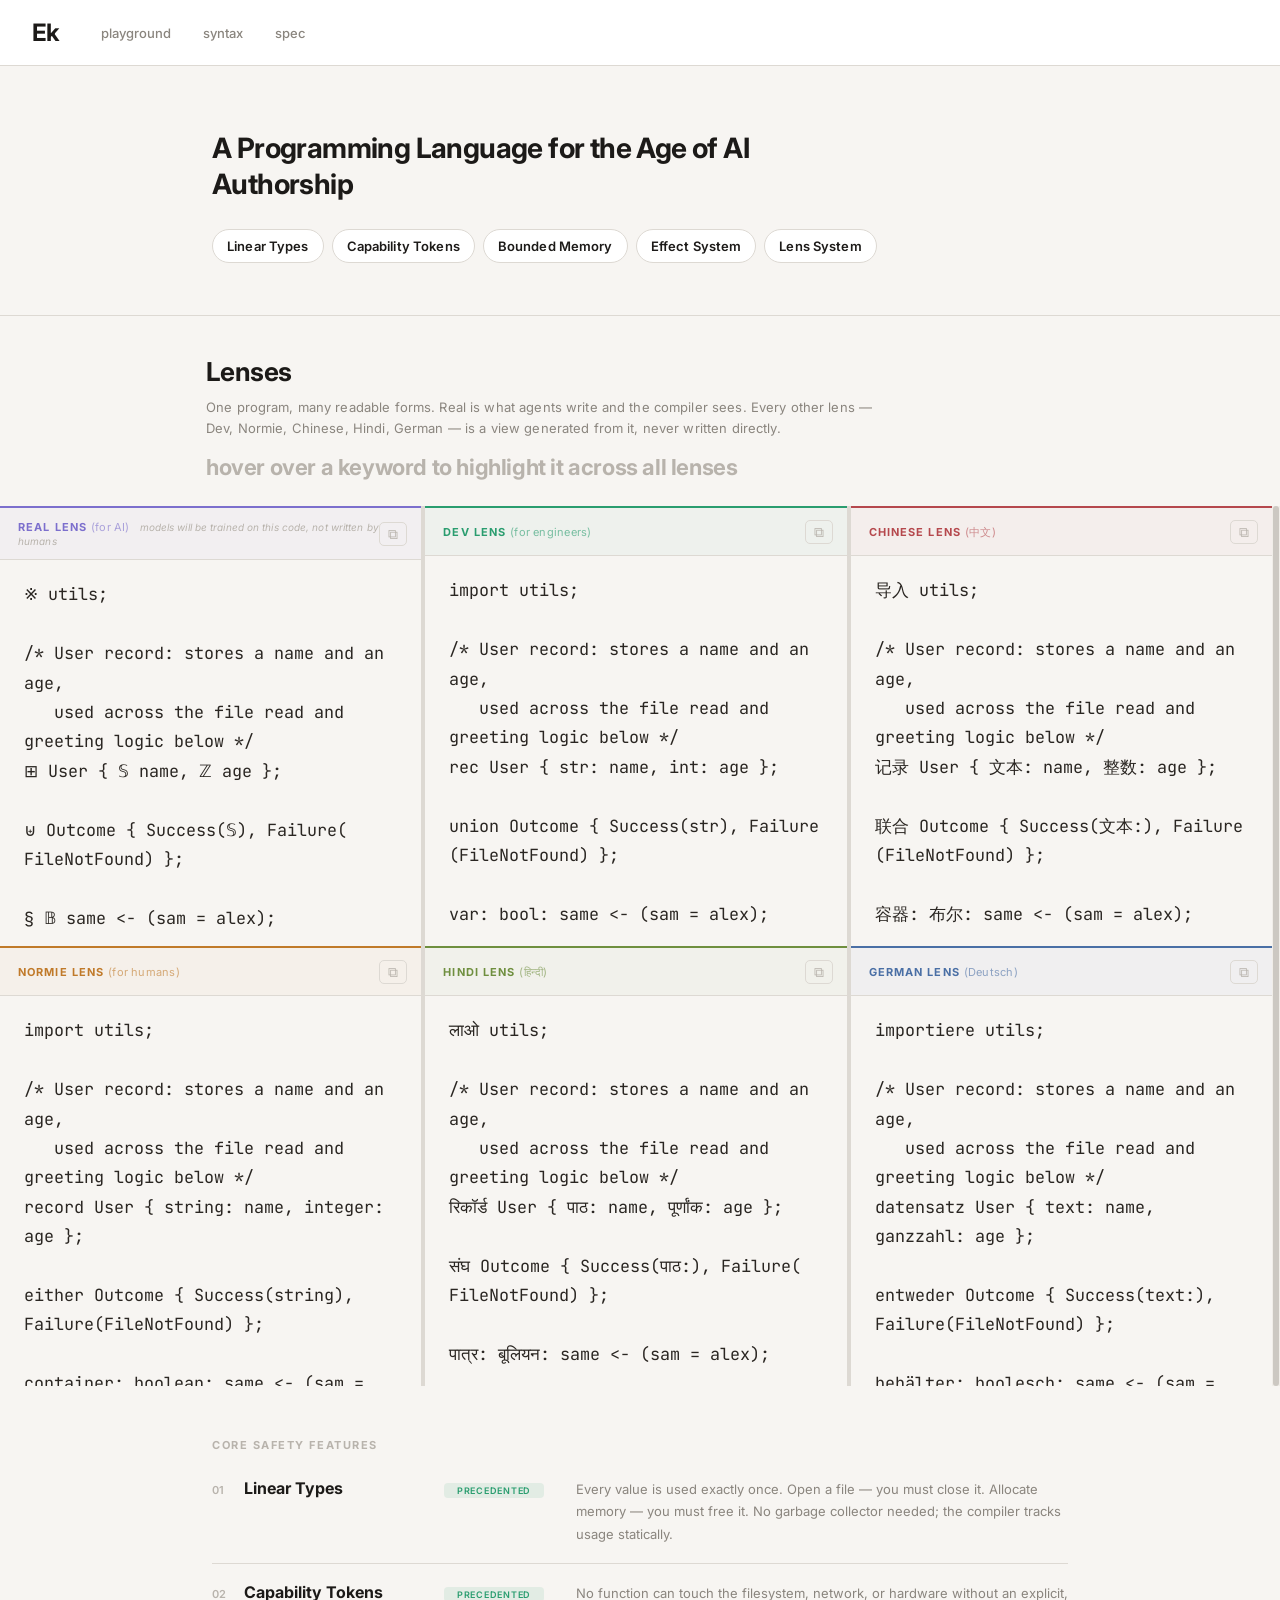
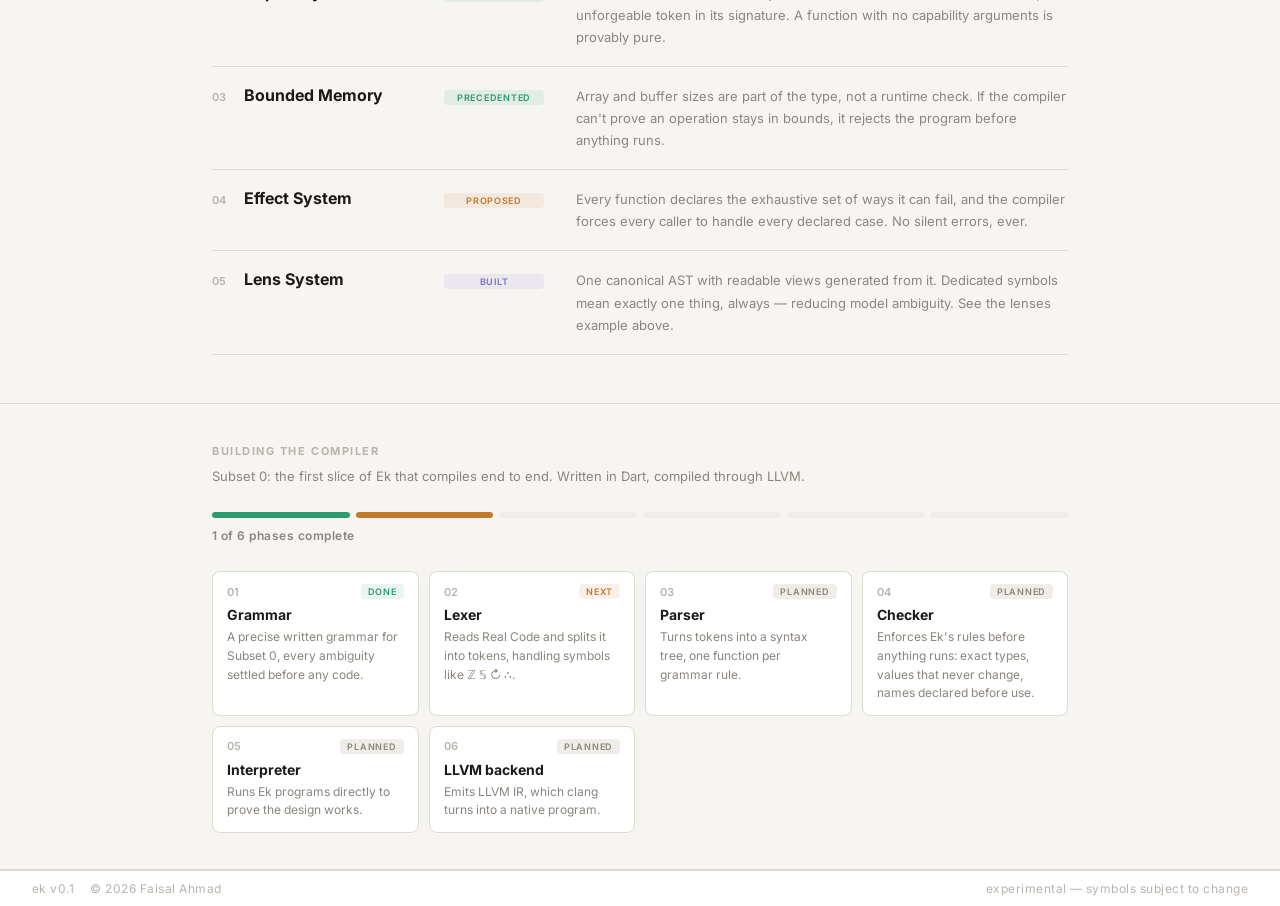
==== commit e61d9fb8: "Remove Reduced Testing from hero chips and Core Safety Features" ====
--- a/index.html
+++ b/index.html
@@ -305,7 +305,6 @@
       <span class="hero-feature">Bounded Memory</span>
       <span class="hero-feature">Effect System</span>
       <span class="hero-feature">Lens System</span>
-      <span class="hero-feature">Reduced Testing</span>
     </div>
   </div>
   </section>
@@ -420,13 +419,6 @@
       <span class="feature-tag built">built</span>
       <p class="feature-desc">One canonical AST with readable views generated from it. Dedicated symbols mean exactly one thing, always — reducing model ambiguity. See the lenses example above.</p>
     </div>
-
-    <div class="feature-row">
-      <span class="feature-num">06</span>
-      <span class="feature-name">Reduced Testing</span>
-      <span class="feature-tag proposed">proposed</span>
-      <p class="feature-desc">Because linear types, bounded memory, and exhaustive effect handling are proven at compile time, whole categories of tests — leaks, out-of-bounds access, unhandled errors — become unnecessary. The compiler settles what a test suite would otherwise have to chase.</p>
-    </div>
   </div>
   </section>
 
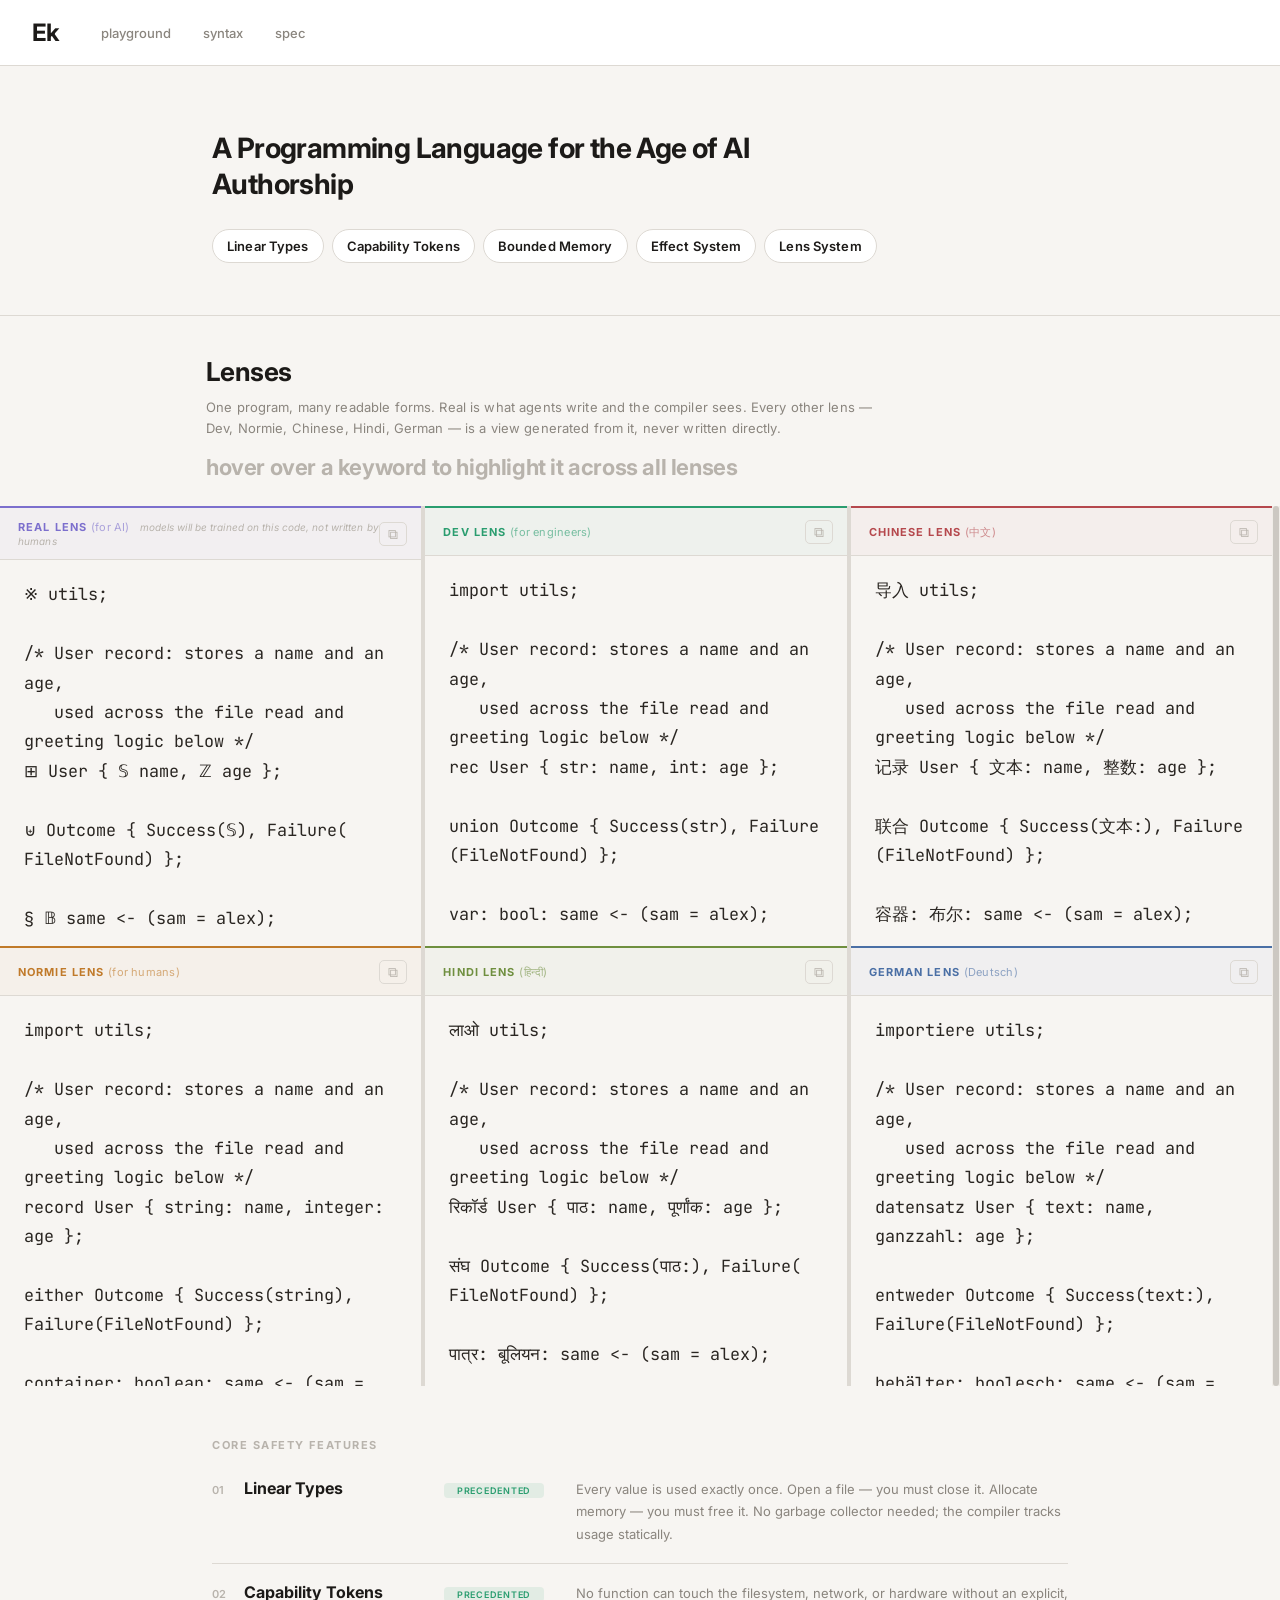
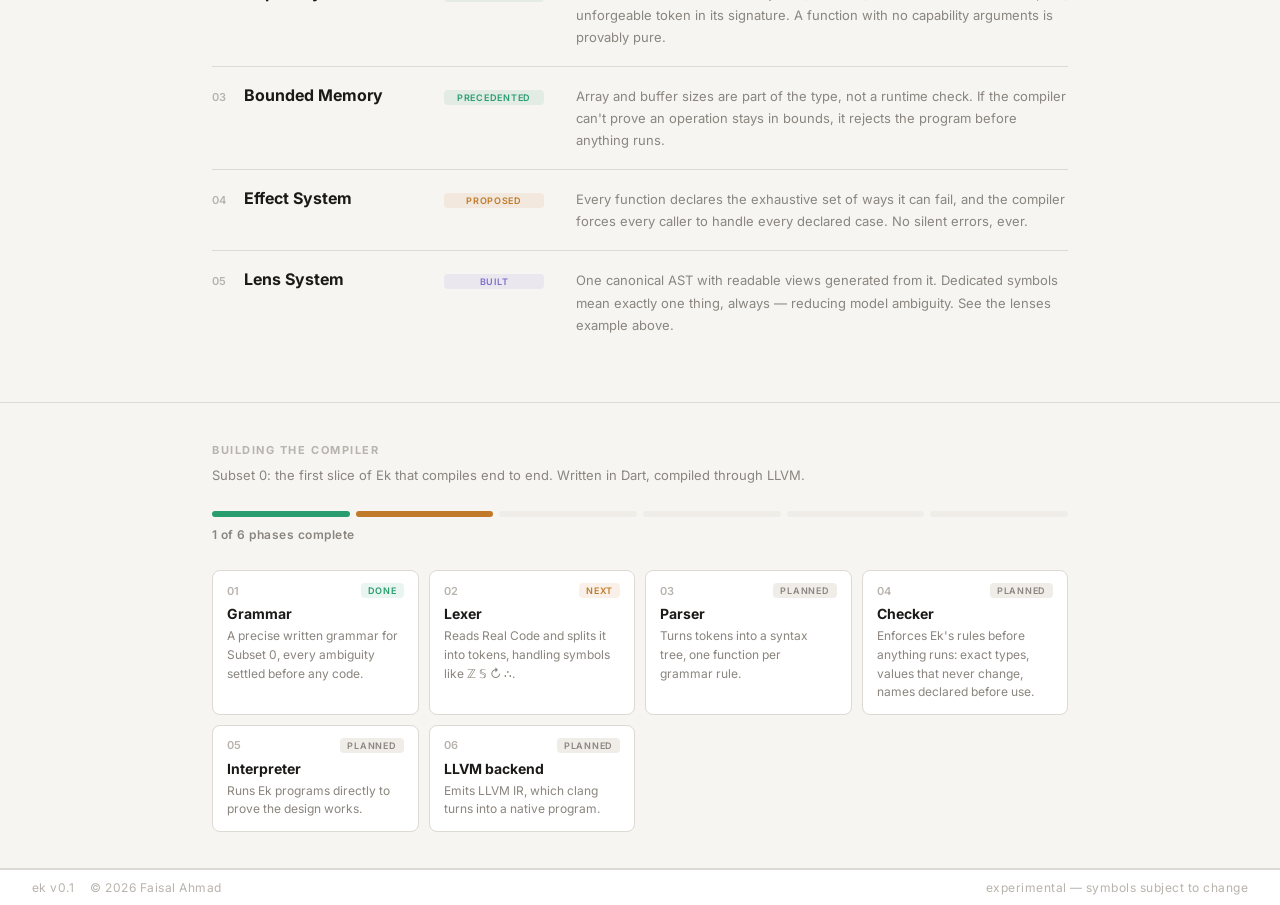
==== commit f21fc128: "Remove trailing divider below last Core Safety Features card" ====
--- a/index.html
+++ b/index.html
@@ -100,6 +100,7 @@
       padding: 18px 0; border-bottom: 1px solid var(--border);
     }
     .feature-row:first-of-type { border-top: 1px solid var(--border); }
+    .feature-row:last-of-type { border-bottom: none; }
     .feature-num {
       font-size: 11px; font-weight: 600; color: var(--muted2); letter-spacing: 0.04em;
       width: 32px; flex-shrink: 0;
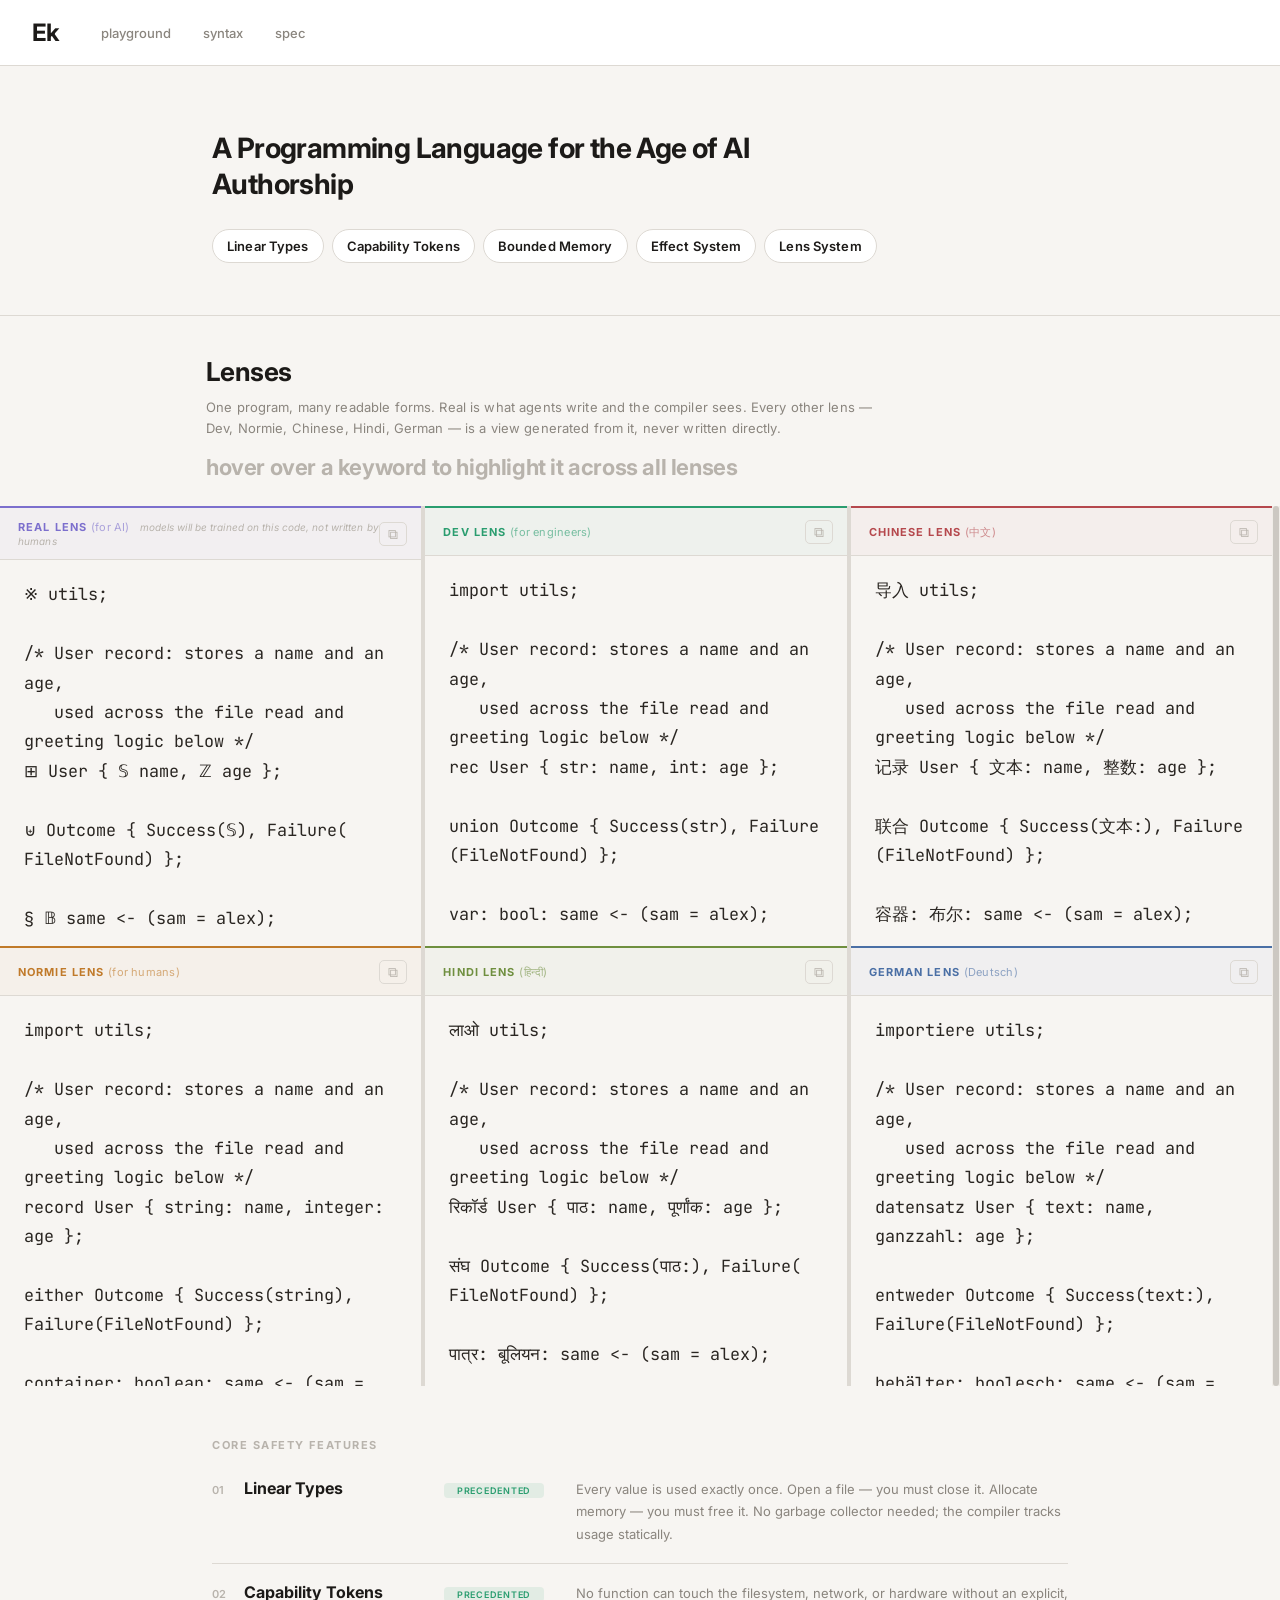
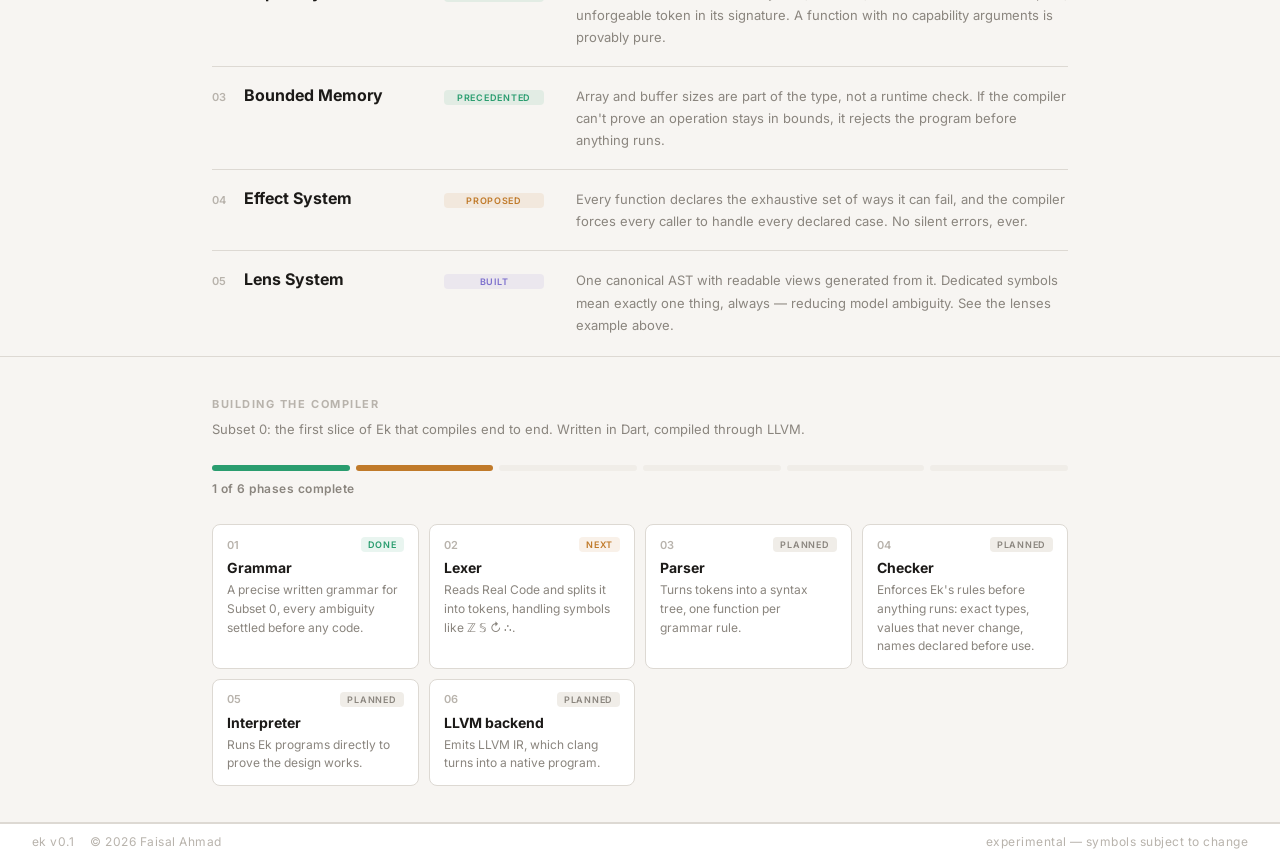
==== commit 0c247517: "Tighten spacing below last Core Safety Features card" ====
--- a/index.html
+++ b/index.html
@@ -89,7 +89,7 @@
       display: flex; justify-content: center;
     }
     .features-inner {
-      padding: 52px 32px 48px; max-width: 920px; width: 100%;
+      padding: 52px 32px 20px; max-width: 920px; width: 100%;
     }
     .features-title {
       font-size: 11px; font-weight: 700; letter-spacing: 0.14em; text-transform: uppercase;
@@ -100,7 +100,7 @@
       padding: 18px 0; border-bottom: 1px solid var(--border);
     }
     .feature-row:first-of-type { border-top: 1px solid var(--border); }
-    .feature-row:last-of-type { border-bottom: none; }
+    .feature-row:last-of-type { border-bottom: none; padding-bottom: 0; }
     .feature-num {
       font-size: 11px; font-weight: 600; color: var(--muted2); letter-spacing: 0.04em;
       width: 32px; flex-shrink: 0;
